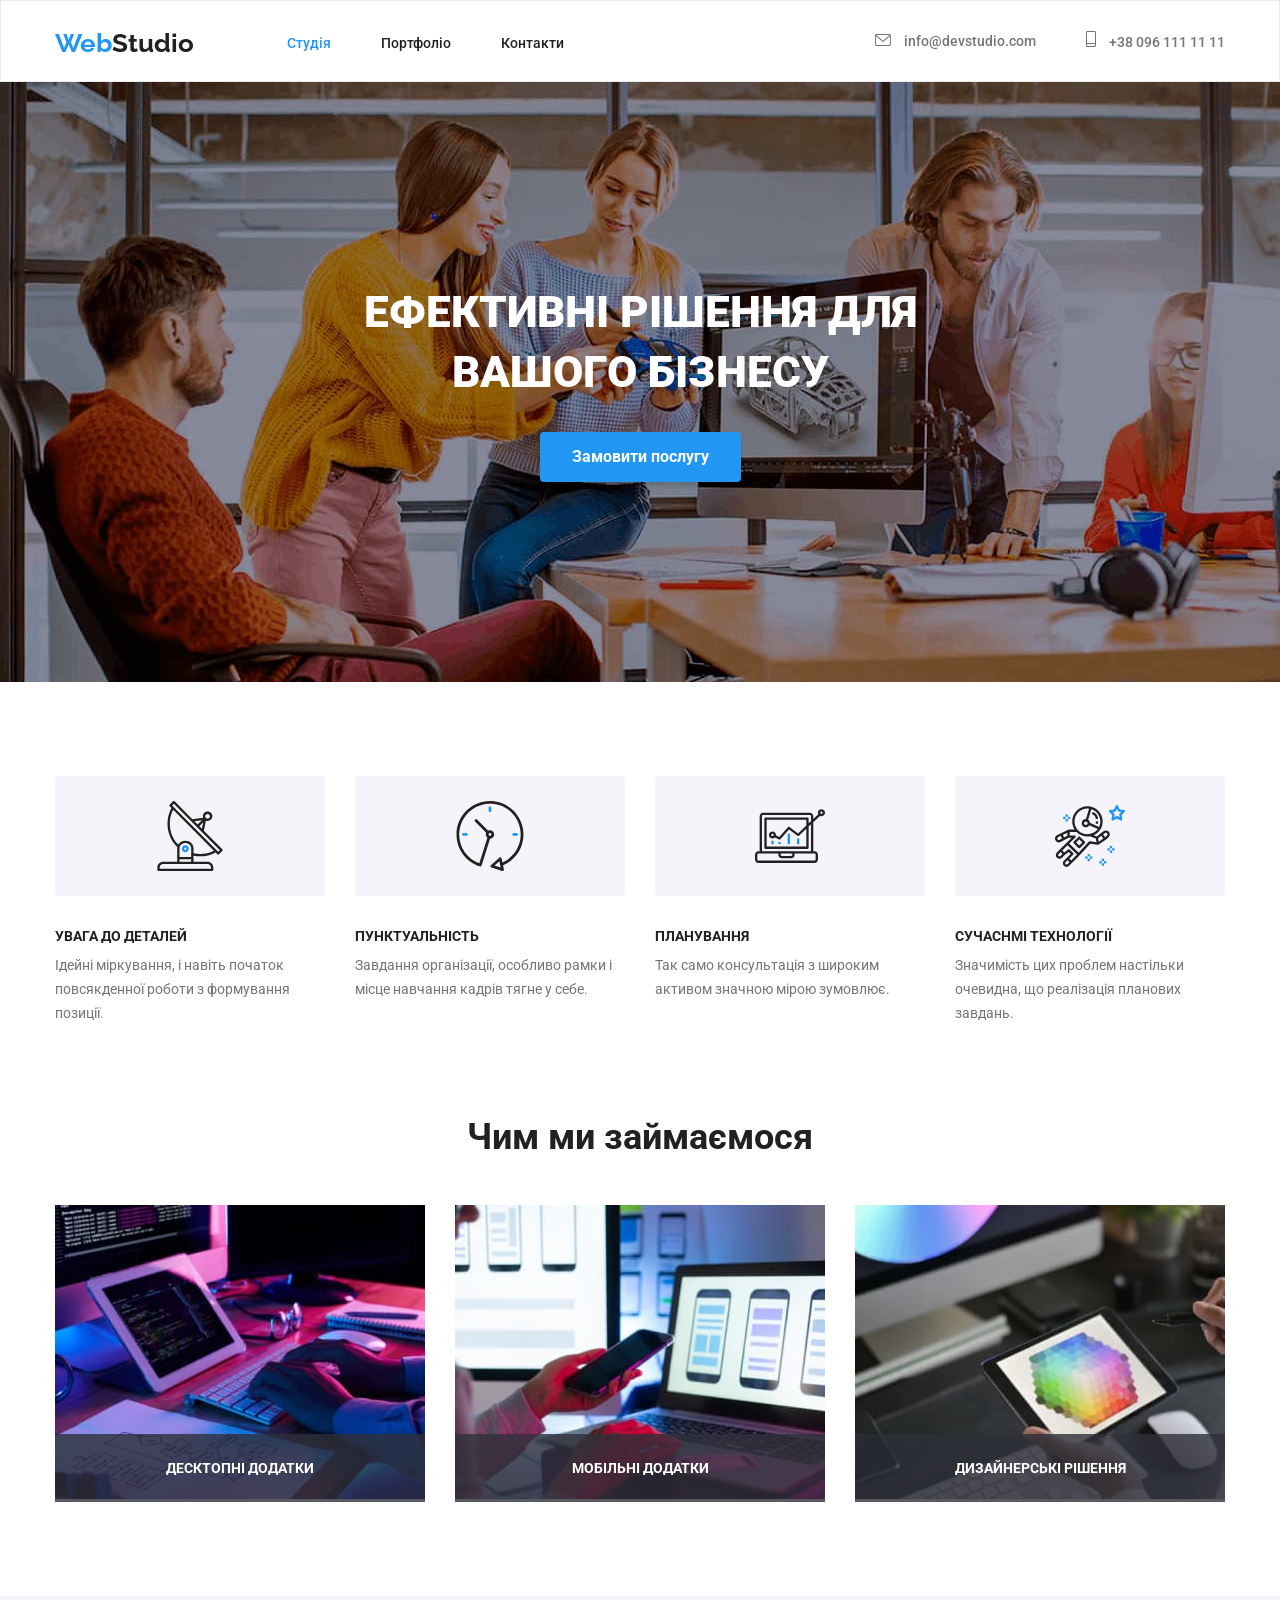
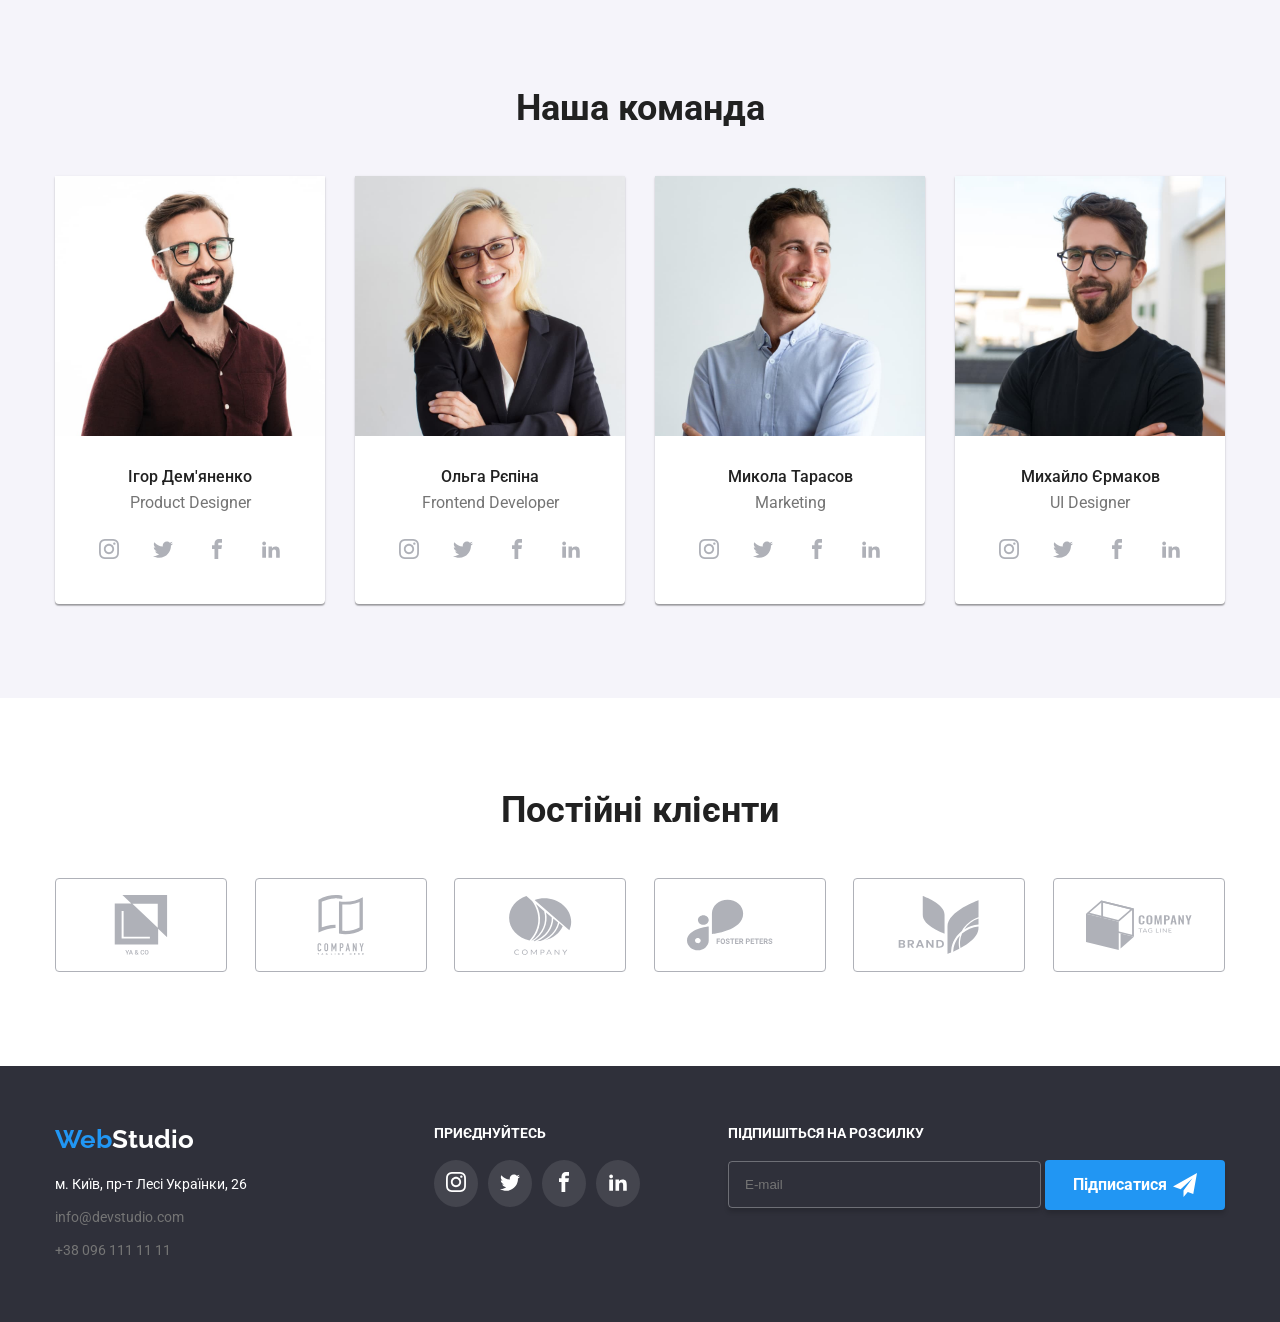
==== index.html @ 2c7675a8 "HW26 part 3" ====
<!DOCTYPE html>
<html lang="uk">
<head>
    <meta charset="UTF-8">
    <meta name="viewport" content="width=device-width, initial-scale=1.0">
    <title>WebStudio</title>
    <link rel="stylesheet" href="css/reset.css">
    <link rel="stylesheet" href="css/style.css">
</head>
<body>

    <!--header-->
    <header class="header">
        <div class="container header-container">
            <div class="header-wrap">
                <a class="header-logo" href="index.html">Web<span class="header-logo-span">Studio</span></a>
                <nav class="header-nav">
                    <ul class="header-nav-list">
                        <li class="header-item">
                            <a class="header-link active-site" href="index.html">Студія</a>
                        </li>
                        <li class="header-item">
                            <a class="header-link" href="portfolio.html">Портфоліо</a>
                        </li>
                        <li class="header-item">
                            <a class="header-link" href="#">Контакти</a>
                        </li>
                    </ul>
                </nav>
            </div>
            <ul class="header-address">
                <li class="header-item">
                    <a class="header-contact" href="mailto:info@devstudio.com">
                        <svg class="header-vector">
                            <use class="header-symbol" href="./images/index/symbol-defs.svg#icon-mail"></use>
                        </svg>
                        info@devstudio.com
                    </a>
                </li>
                <li class="header-item">
                    <a class="header-contact" href="tel:+380961111111">
                        <svg class="header-vector phone">
                            <use class="header-symbol" href="./images/index/symbol-defs.svg#icon-phone"></use>
                        </svg>
                        +38 096 111 11 11
                    </a>
                </li>
            </ul>
        </div>
    </header>

    <main class="main">
        
    <!--Шапка-->
        <section class="hero">
            <div class="container hero-container">
                <h1 class="hero-title">Ефективні рішення для<br>вашого бізнесу</h1>
                <button class="hero-button" data-modal-open>Замовити послугу</button>
                <div class="backdrop is-hidden" data-modal>
                    <div class="modal">
                        <button type="button" class="modal-close-button" data-modal-close>
                            <svg class="modal-vector">
                                <use class="modal-symbol" href="./images/symbol-defs.svg#icon-close"></use>
                            </svg>
                        </button>
                        <h1 class="modal-headline">Залиште свої дані, ми вам передзвонимо</h1>
                        <form class="modal-form">
                            <label class="modal-label">
                                <p class="modal-subject">Ім'я</p>
                                <input type="text" name="username" class="modal-input" required>
                            </label>
                            <label class="modal-label">
                                <p class="modal-subject">Телефон</p>
                                <input type="tel" name="tel" class="modal-input" required>
                            </label>
                            <label class="modal-label">
                                <p class="modal-subject">Пошта</p>
                                <input type="email" name="email" class="modal-input" required>
                            </label>
                            <label class="modal-label">
                                <p class="modal-subject">Коментар</p>
                                <textarea name="comment" placeholder="Введіть текст" rows="8" class="modal-comment" required></textarea>
                            </label>
                            <label class="modal-label">
                                <input type="checkbox" name="contract" class="modal-checkbox" required>
                                <p class="modal-contract">
                                    Погоджуюся з розсилкою та приймаю <a href="#" class="modal-link"> Умови договору</a>
                                </p>
                            </label>
                            <button type="submit" class="modal-submit-button">Відправити</button>
                        </form>
                    </div>
                </div>
            </div>
        </section>

        <!--Особливості-->
        <section class="special">
            <div class="container">
                <ul class="special-list">
                    <li class="special-item">
                        <svg class="special-vector">
                            <use class="special-symbol" href="./images/index/special/symbol-defs.svg#icon-antenna"></use>
                        </svg>
                        <h3 class="special-headline">УВАГА ДО ДЕТАЛЕЙ</h3>
                        <p class="special-desc">Ідейні міркування, і навіть початок повсякденної роботи з формування позиції.</p>
                    </li>
                    <li class="special-item">
                        <svg class="special-vector">
                            <use class="special-symbol" href="./images/index/special/symbol-defs.svg#icon-clock"></use>
                        </svg>
                        <h3 class="special-headline">ПУНКТУАЛЬНІСТЬ</h3>
                        <p class="special-desc">Завдання організації, особливо рамки і місце навчання кадрів тягне у себе.</p>
                    </li>
                    <li class="special-item">
                        <svg class="special-vector">
                            <use class="special-symbol" href="./images/index/special/symbol-defs.svg#icon-diagram"></use>
                        </svg>
                        <h3 class="special-headline">ПЛАНУВАННЯ</h3>
                        <p class="special-desc">Так само консультація з широким активом значною мірою зумовлює.</p>
                    </li>
                    <li class="special-item">
                        <svg class="special-vector">
                            <use class="special-symbol" href="./images/index/special/symbol-defs.svg#icon-astronaut"></use>
                        </svg>
                        <h3 class="special-headline">СУЧАСНМІ ТЕХНОЛОГІЇ</h3>
                        <p class="special-desc">Значимість цих проблем настільки очевидна, що реалізація планових завдань.</p>
                    </li>
                </ul>
            </div>
        </section>

        <!-- Заняття -->
        <section class="tasks">
            <div class="container">
                <h2 class="tasks-title">Чим ми займаємося</h2>
                <ul class="tasks-list">
                    <li class="tasks-item">
                        <img class="tasks-img" src="./images/index/tasks/program.jpg" alt="Program developing"/>
                        <p class="tasks-desc">Десктопні додатки</p>
                    </li>
                    <li class="tasks-item">
                        <img class="tasks-img" src="./images/index/tasks/mobile.jpg" alt="Mobile developing"/>
                        <p class="tasks-desc">Мобільні додатки</p>
                    </li>
                    <li class="tasks-item">
                        <img class="tasks-img" src="./images/index/tasks/design.jpg" alt="Design developing"/>
                        <p class="tasks-desc">Дизайнерські рішення</p>
                    </li>
                </ul>
            </div>
        </section>

        <!-- Команда -->
        <section class="team">
            <div class="container">
                <h2 class="team-title">Наша команда</h2>
                <ul class="team-list">
                    <li class="team-item">
                        <img class="team-img" src="./images/index/team/igor.jpg" alt="Our Product Designer"/>
                        <h3 class="team-name">Iгор Дем'яненко</h3>
                        <p class="team-desc">Product Designer</p>
                        <ul class="team-media-list">
                            <li class="team-media-item">
                                <a class="team-media-link" href="#">
                                    <svg class="team-media-vector">
                                        <use class="team-media-symbol" href="./images/index/symbol-defs.svg#icon-instagram"></use>
                                    </svg>
                                </a>
                            </li>
                            <li class="team-media-item">
                                <a class="team-media-link" href="#">
                                    <svg class="team-media-vector">
                                        <use class="team-media-symbol" href="./images/index/symbol-defs.svg#icon-twitter"></use>
                                    </svg>
                                </a>
                            </li>
                            <li class="team-media-item">
                                <a class="team-media-link" href="#">
                                    <svg class="team-media-vector">
                                        <use class="team-media-symbol" href="./images/index/symbol-defs.svg#icon-facebook"></use>
                                    </svg>
                                </a>
                            </li>
                            <li class="team-media-item">
                                <a class="team-media-link" href="#">
                                    <svg class="team-media-vector">
                                        <use class="team-media-symbol" href="./images/index/symbol-defs.svg#icon-linkedin2"></use>
                                    </svg>
                                </a>
                            </li>
                        </ul>
                    </li>
                     <li class="team-item">
                         <img class="team-img" src="./images/index/team/olga.jpg" alt="Our Frontend Developer"/>
                        <h3 class="team-name">Ольга Рєпіна</h3>
                        <p class="team-desc">Frontend Developer</p>
                        <ul class="team-media-list">
                            <li class="team-media-item">
                                <a class="team-media-link" href="#">
                                    <svg class="team-media-vector">
                                        <use class="team-media-symbol" href="./images/index/symbol-defs.svg#icon-instagram"></use>
                                    </svg>
                                </a>
                            </li>
                            <li class="team-media-item">
                                <a class="team-media-link" href="#">
                                    <svg class="team-media-vector">
                                        <use class="team-media-symbol" href="./images/index/symbol-defs.svg#icon-twitter"></use>
                                    </svg>
                                </a>
                            </li>
                            <li class="team-media-item">
                                <a class="team-media-link" href="#">
                                    <svg class="team-media-vector">
                                        <use class="team-media-symbol" href="./images/index/symbol-defs.svg#icon-facebook"></use>
                                    </svg>
                                </a>
                            </li>
                            <li class="team-media-item">
                                <a class="team-media-link" href="#">
                                    <svg class="team-media-vector">
                                        <use class="team-media-symbol" href="./images/index/symbol-defs.svg#icon-linkedin2"></use>
                                    </svg>
                                </a>
                            </li>
                        </ul>
                    </li>
                    <li class="team-item">
                        <img class="team-img" src="./images/index/team/mikola.jpg" alt="Our Marketing"/>
                        <h3 class="team-name">Микола Тарасов</h3>
                        <p class="team-desc">Marketing</p>
                        <ul class="team-media-list">
                            <li class="team-media-item">
                                <a class="team-media-link" href="#">
                                    <svg class="team-media-vector">
                                        <use class="team-media-symbol" href="./images/index/symbol-defs.svg#icon-instagram"></use>
                                    </svg>
                                </a>
                            </li>
                            <li class="team-media-item">
                                <a class="team-media-link" href="#">
                                    <svg class="team-media-vector">
                                        <use class="team-media-symbol" href="./images/index/symbol-defs.svg#icon-twitter"></use>
                                    </svg>
                                </a>
                            </li>
                            <li class="team-media-item">
                                <a class="team-media-link" href="#">
                                    <svg class="team-media-vector">
                                        <use class="team-media-symbol" href="./images/index/symbol-defs.svg#icon-facebook"></use>
                                    </svg>
                                </a>
                            </li>
                            <li class="team-media-item">
                                <a class="team-media-link" href="#">
                                    <svg class="team-media-vector">
                                        <use class="team-media-symbol" href="./images/index/symbol-defs.svg#icon-linkedin2"></use>
                                    </svg>
                                </a>
                            </li>
                        </ul>
                    </li>
                    <li class="team-item">
                            <img class="team-img" src="./images/index/team/mihaylo.jpg" alt="Our UI Designer"/>
                        <h3 class="team-name">Михайло Єрмаков</h3>
                        <p class="team-desc">UI Designer</p>
                        <ul class="team-media-list">
                            <li class="team-media-item">
                                <a class="team-media-link" href="#">
                                    <svg class="team-media-vector">
                                        <use class="team-media-symbol" href="./images/index/symbol-defs.svg#icon-instagram"></use>
                                    </svg>
                                </a>
                            </li>
                            <li class="team-media-item">
                                <a class="team-media-link" href="#">
                                    <svg class="team-media-vector">
                                        <use class="team-media-symbol" href="./images/index/symbol-defs.svg#icon-twitter"></use>
                                    </svg>
                                </a>
                            </li>
                            <li class="team-media-item">
                                <a class="team-media-link" href="#">
                                    <svg class="team-media-vector">
                                        <use class="team-media-symbol" href="./images/index/symbol-defs.svg#icon-facebook"></use>
                                    </svg>
                                </a>
                            </li>
                            <li class="team-media-item">
                                <a class="team-media-link" href="#">
                                    <svg class="team-media-vector">
                                        <use class="team-media-symbol" href="./images/index/symbol-defs.svg#icon-linkedin2"></use>
                                    </svg>
                                </a>
                            </li>
                        </ul>
                    </li>
                </ul>
            </div>
        </section>

        <!--clients-->
        <section class="clients">
            <div class="container clients-container">
                <h2 class="clients-title">Постійні клієнти</h2>
                <div class="clients-wrap">
                    <svg class="clients-vector">
                        <use class="clients-symbol" href="./images/index/symbol-defs.svg#icon-vaco"></use>
                    </svg>
                    <svg class="clients-vector">
                        <use class="clients-symbol" href="./images/index/symbol-defs.svg#icon-company"></use>
                    </svg>
                    <svg class="clients-vector">
                        <use class="clients-symbol" href="./images/index/symbol-defs.svg#icon-company1"></use>
                    </svg>
                    <svg class="clients-vector">
                        <use class="clients-symbol" href="./images/index/symbol-defs.svg#icon-foster"></use>
                    </svg>
                    <svg class="clients-vector">
                        <use class="clients-symbol" href="./images/index/symbol-defs.svg#icon-brand"></use>
                    </svg>
                    <svg class="clients-vector">
                        <use class="clients-symbol" href="./images/index/symbol-defs.svg#icon-company2"></use>
                    </svg>
                </div>
            </div>
        </section>
    </main>

    <!--Підвал-->
    <footer class="footer">
        <div class="container footer-container">
            <div class="footer-wrap">
                <div class="footer-content">
                    <a class="footer-content-logo" href="index.html">Web<span class="footer-content-logo-span">Studio</span></a>
                    <address class="footer-content-address">
                        <ul class="footer-content-list">
                            <li class="footer-content-item">
                                <a class="footer-content-street">м. Київ, пр-т Лесі Українки, 26</a>
                            </li>
                            <li class="footer-item">
                                <a class="footer-content-contact" href="mailto:info@devstudio.com">info@devstudio.com</a>
                            </li>
                            <li class="footer-item">
                                <a class="footer-content-contact" href="tel:+380961111111">+38 096 111 11 11</a>
                            </li>
                        </ul>
                    </address>
                </div>
                <div class="footer-media">
                    <h3 class="footer-media-title">приєднуйтесь</h3>
                    <ul class="footer-media-list">
                        <li class="footer-media-item">
                            <a class="footer-media-link" href="#">
                                <svg class="footer-media-vector">
                                    <use class="footer-media-symbol" href="./images/index/symbol-defs.svg#icon-instagram"></use>
                                </svg>
                            </a>
                        </li>
                        <li class="footer-media-item">
                            <a class="footer-media-link" href="#">
                                <svg class="footer-media-vector">
                                    <use class="footer-media-symbol" href="./images/index/symbol-defs.svg#icon-twitter"></use>
                                </svg>
                            </a>
                        </li>
                        <li class="footer-media-item">
                            <a class="footer-media-link" href="#">
                                <svg class="footer-media-vector">
                                    <use class="footer-media-symbol" href="./images/index/symbol-defs.svg#icon-facebook"></use>
                                </svg>
                            </a>
                        </li>
                        <li class="footer-media-item">
                            <a class="footer-media-link" href="#">
                                <svg class="footer-media-vector">
                                    <use class="footer-media-symbol" href="./images/index/symbol-defs.svg#icon-linkedin2"></use>
                                </svg>
                            </a>
                        </li>
                    </ul>
                </div>
            </div>
            <div class="footer-subscribe">
                <h3 class="footer-subscribe-title">Підпишіться на розсилку</h3>
                <form class="footer-subscribe-form">
                    <label class="footer-subscribe-label">
                        <input type="email" name="email" class="footer-subscribe-input" required placeholder="E-mail">
                    </label>
                    <button type="submit" class="footer-subscribe-button">
                        Підписатися
                        <svg class="footer-subscribe-vector">
                            <use class="footer-subscribe-symbol" href="./images/symbol-defs.svg#icon-send"></use>
                        </svg>
                    </button>
                </form>
            </div>
        </div>
    </footer>

    <script src="./js/modal.js"></script>
</body>
</html>
---- css/style.css ----
@import url('https://fonts.googleapis.com/css2?family=Roboto:ital,wght@0,100..900;1,100..900&display=swap');
@import url('https://fonts.googleapis.com/css2?family=Raleway:ital,wght@0,100..900;1,100..900&display=swap');
:root{
    --footer-bg-color: rgba(47, 48, 58, 1);
    --hero-bg-color: #c4c4c4;
    --button-color: #212121;
    --title-color: #212121;
    --button-bg-color: #F5F4FA;
    --button-active-color: #F5F4FA;
    --button-active-bg-color: #2196F3;
    --active-color: #2196f3;
    --contact-text-color: #757575;
    --team-bg-color: #F5F4FA;
    --team-item-bg-color: white;
    --hero-title-color: white;
    --address-color: white;
    --header-bg-color: white;
    --header-border: #ECECEC;
    --text-color: #757575;
    --link-active-color: #2196F3;
    --media-color: #AFB1B8;
    --clients-color: #AFB1B8;
    --media-second-color: #fff;
    --media-bg-color: #FFFFFF1A;
    --modal-close-color: #000;
    --main-font: "Roboto", serif;
    --logo-font: "Raleway", serif;
}

.active-button {
    color: var(--button-active-color);
    background-color: var(--button-active-bg-color);
}
.container {
    width: 1170px;
    margin: 0 auto;
    padding: 0 15px;
}

/*header*/
header {
    border: 1px var(--header-border) solid;
    padding: 24px 0 25px;
}
.header-container {
    display: flex;
    justify-content: space-between;
    align-items: end;
}
.header-wrap {
    gap: 93px;
    display: flex;
    flex-direction: row;
    align-items: center;
}
.header-logo {
    color: var(--active-color);
    font-family: var(--logo-font);
    font-weight: 700;
    font-size: 26px;
    letter-spacing: 3%;
}
.header-logo-span {
    color: var(--title-color);
}
.header-nav-list {
    gap: 50px;
    display: flex;
}
.header-link {
    color: var(--button-color);
    font-family: var(--main-font);
    font-weight: 500;
    font-size: 14px;
    letter-spacing: 2%;
}
.active-site {
    color: var(--active-color);
}
.header-link:hover {
    color: var(--link-active-color);
}
.header-address {
    height: 31px;
    gap: 50px;
    display: flex;
    justify-content: center;
    flex-direction: row;
    align-items: center;
}
.header-contact {
    color: var(--contact-text-color);
    fill: var(--contact-text-color);
    font-family: var(--main-font);
    font-weight: 500;
    font-size: 14px;
    letter-spacing: 2%;
}
.header-contact:hover {
    color: var(--link-active-color);
    fill: var(--link-active-color);
}
.header-vector {
    width: 16px;
    height: 12px;
    margin-right: 10px;
}
.phone {
    width: 10px;
    height: 16px;
}

/*hero*/
.hero {
    background-image: linear-gradient(top to bottom, #2F303A66, #2F303A66);
    background-image: url(../images/index/hero/teamwork.jpg);
    background-color: var(--hero-bg-color);
    background-repeat: no-repeat;
    background-size: cover;
    padding: 200px 0;
}
.hero-container {
    display: block;
    text-align: center;
    flex-direction: column;
}
.hero-title {
    color: var(--hero-title-color);
    font-family: var(--main-font);
    font-weight: 900;
    font-size: 44px;
    line-height: 60px;
    letter-spacing: 6%;
    text-transform: uppercase;
}
.hero-button {
    box-shadow: 0px 4px 4px 0px #00000026;
    background-color: var(--button-active-bg-color);
    color: var(--hero-title-color);
    font-family: var(--main-font);
    padding: 10px 32px;
    border-radius: 4px;
    font-weight: 700;
    font-size: 16px;
    line-height: 30px;
    letter-spacing: 6%;
    margin-top: 30px;
    cursor: pointer;
}
.backdrop {
  position: fixed;
  top: 0;
  left: 0;
  width: 100%;
  height: 100%;
  background-color: rgba(0, 0, 0, 0.5);
  opacity: 1;
}

.backdrop.is-hidden {
  opacity: 0;
  pointer-events: none;
}

.no-scroll {
  overflow: hidden;
}
/*modal*/
.modal {
  background-color: var(--header-bg-color);
  top: 50%;
  left: 50%;
  box-sizing: border-box;
  min-width: 528px;
  min-height: 581px;
  padding: 40px;
  border-radius: 4px;
  transform: translate(-50%, -50%);
  position: absolute;
  box-shadow: 
  0px 2px 1px 0px #00000033,
  0px 1px 1px 0px #00000024,
  0px 1px 3px 0px #0000001F;

}
.modal-close-button {
    position: absolute;
    top: 8px;
    right: 8px;
    background-color: white;
    border-radius: 100%;
    cursor: pointer;
}
.modal-vector {
    fill: var(--modal-close-color);
    outline: 1px solid var(--clients-color);
    padding: 9px;
    border-radius: 100%;
    width: 13px;
    height: 13px;
}
.modal-close-button:hover .modal-vector {
    fill: var(--active-color);
}
.modal-headline {
    font-family: var(--main-font);
    color: var(--title-color);
    font-weight: 700;
    font-size: 20px;
    line-height: 100%;
    letter-spacing: 3%;
    text-align: center;
}
.modal-form {
    display: flex;
    flex-direction: column;
    padding-top: 12px;
}
.modal-label {
    margin-bottom: 10px;
}
.modal-subject {
    font-family: var(--main-font);
    color: var(--contact-text-color);
    text-align: start;
    font-weight: 400;
    font-size: 12px;
    line-height: 100%;
    letter-spacing: 1%;
    margin-bottom: 4px;
}
.modal-input {
    border: 1px solid #21212133;
    font-family: var(--main-font);
    border-radius: 4px;
    width: 100%;
    font-weight: 400;
    font-size: 12px;
    line-height: 100%;
    letter-spacing: 1%;
    padding: 11px 0 11px 42px;
    box-sizing: border-box;
}
.modal-input:focus {
    border-color: var(--active-color);
}
.modal-comment {
    font-family: var(--main-font);
    border: 1px solid #21212133;
    border-radius: 4px;
    font-weight: 400;
    font-size: 12px;
    line-height: 100%;
    letter-spacing: 1%;
    padding: 12px 16px;
    width: 100%;
    resize: none;
    box-sizing: border-box;
}
.modal-comment:focus {
    border-color: var(--active-color);
}
.modal-checkbox {
    accent-color: var(--active-color);
    border: 3px solid var(--title-color);
    border-radius: 2px;
    background-color: var(--title-color);
    margin-top: 10px;
}
.modal-contract {
    font-family: var(--main-font);
    color: var(--contact-text-color);
    font-weight: 400;
    font-size: 14px;
    line-height: 24px;
    letter-spacing: 3%;
    display: contents;
}
.modal-link {
    text-decoration: underline;
    color: var(--link-active-color);
}
.modal-submit-button {
    background-color: var(--active-color);
    font-family: var(--main-font);
    color: var(--hero-title-color);
    font-weight: 700;
    font-size: 16px;
    line-height: 30px;
    letter-spacing: 6%;
    border-radius: 4px;
    padding: 10px 52px;
    box-shadow: 0px 4px 4px 0px #00000026;
    margin: 20px auto auto;
    text-align: center;
    vertical-align: middle;
    cursor: pointer;
}

/*special*/
.special {
    padding: 94px 0;
}
.special-list {
    display: flex;
    gap: 30px;
    flex-direction: row;
}
.special-vector {
    background-color: var(--team-bg-color);
    width: 70px;
    height: 70px;
    flex-shrink: 0;
    padding: 25px 100px;
    border-radius: 4px;
    margin-bottom: 30px;
}
.special-headline {
    font-family: var(--main-font);
    color: var(--title-color);
    font-weight: 700;
    font-size: 14px;
    letter-spacing: 3%;
    margin-bottom: 10px;
    text-align: left;
    text-transform: uppercase;
}
.special-desc {
    font-family: var(--main-font);
    color: var(--text-color);
    font-size: 14px;
    line-height: 24px;
    letter-spacing: 3%;
}

/*tasks*/
.tasks {
    display: block;
    padding-bottom: 94px;
}
.tasks-title {
    font-family: var(--main-font);
    color: var(--title-color);
    font-weight: 700;
    font-size: 36px;
    letter-spacing: 3%;
    margin-bottom: 50px;
    text-align: center;
}
.tasks-list {
    display: flex;
    gap: 30px;
    flex-direction: row;
}
.tasks-item  {
    position: relative;
}
.tasks-desc {
    font-family: var(--main-font);
    color: var(--hero-title-color);
    background-color: #2F303ACC;
    font-weight: 700;
    font-size: 14px;
    line-height: 100%;
    letter-spacing: 3%;
    text-align: center;
    text-transform: uppercase;

    position: absolute;
    bottom: 0;
    width: 100%;
    padding: 27px 0;
}

/*team*/
.team {
    background-color: var(--team-bg-color);
    padding: 94px 0 94px;
}
.team-title {
    font-family: var(--main-font);
    font-weight: 700;
    font-size: 36px;
    letter-spacing: 3%;
    margin-bottom: 50px;
    text-align: center;
    color: var(--title-color);
}
.team-list {
    display: flex;
    flex-direction: row;
    gap: 30px;
}
.team-item {
    box-shadow:
    0px 2px 1px 0px #00000033,
    0px 1px 1px 0px #00000024,
    0px 1px 3px 0px #0000001F;
    background-color: var(--team-item-bg-color);
    border-bottom-right-radius: 4px;
    border-bottom-left-radius: 4px;
}
.team-img {
    max-width: 270px;
    max-height: 260px;
}
.team-name {
    color: var(--title-color);
    font-family: var(--main-font);
    font-weight: 500;
    font-size: 16px;
    letter-spacing: 3%;
    margin-top: 30px;
    text-align: center;
}
.team-desc {
    color: var(--text-color);  
    font-family: var(--main-font);
    font-size: 16px;
    letter-spacing: 3%;
    margin-top: 10px;
    text-align: center;
}
.team-media-list {
    margin: 16px 32px 30px;
    display: flex;
    justify-content: space-between;
    flex-direction: row;
}
.team-media-link {
    padding: 12px;
    border-radius: 100%;
    display: block;
}
.team-media-link:hover {
    background-color: var(--active-color);
}
.team-media-vector {
    fill: var(--media-color);
    width: 20px;
    height: 20px;
}
.team-media-link:hover .team-media-vector {
    fill: var(--media-second-color);
}

/* clients */
.clients {
    padding: 94px 0;
}
.clients-wrap {
    display: flex;
    justify-content: space-between;
    flex-direction: row;
}
.clients-title {
    font-family: var(--main-font);
    color: var(--title-color);
    font-weight: 700;
    font-size: 36px;
    letter-spacing: 3%;
    margin-bottom: 50px;
    text-align: center;
}
.clients-vector {
    width: 106px;
    height: 60px;
    padding: 16px 32px;
    fill: var(--clients-color);
    border: 1px solid var(--clients-color);
    border-radius: 4px;
}
.clients-vector:hover {
    fill: var(--active-color);
    border: 1px solid var(--active-color);
    cursor: pointer;
}

/*projekts*/
.projekts {
    padding: 94px 0;
}
.projekts-filter-list {
    gap: 8px;
    display: flex;
    flex-direction: row;
    justify-content: center;
    margin-bottom: 50px;
}
.projekts-filter-item :first-child .projekts-button {
    padding: 6px 25px;
}
.projekts-button {
    font-family: var(--main-font);
    font-weight: 500;
    font-size: 16px;
    line-height: 26px;
    letter-spacing: 3%;
    text-align: center;
    border-radius: 4px;
    padding: 6px 22px;
}
.projekts-button:hover {
    box-shadow:
    0px 2px 2px 0px #0000001F,
    0px 1px 2px 0px #00000014,
    0px 3px 1px 0px #0000001A;
    background-color: var(--button-active-bg-color);
    color: var(--button-active-color);
    cursor: pointer;
}
.projekts-list {
    display: flex;
    flex-wrap: wrap;
    align-content: center;
    gap: 30px;
}
.projekts-item {
    box-sizing: border-box;
    flex-basis: calc((100% - 60px) / 3);
    border: 1px solid #EEEEEE;
}
.projekts-item:hover {
    box-shadow:
    1px 4px 6px 0px #00000029,
    0px 4px 4px 0px #0000000F,
    0px 1px 1px 0px #0000001F;
}
.projekts-img {
    max-width: 100%;
    display: block;
}
.projekts-wrap {
    padding: 20px 24px;
}
.projekts-subtitle {
    color: var(--title-color);
    font-family: var(--main-font);
    font-weight: 700;
    font-size: 18px;
    line-height: 36px;
    letter-spacing: 6%;
    margin-bottom: 4px;
}
.projekts-filter {
    color: var(--contact-text-color);
    font-family: var(--main-font);
    font-weight: 400;
    font-size: 16px;
    line-height: 30px;
    letter-spacing: 6%;
}

/*footer*/
footer {
    background-color: var(--footer-bg-color);
    padding: 60px 0;
}
.footer-container {
    display: flex;
    justify-content: space-between;
}
.footer-wrap {
    display: flex;
    justify-content: space-between;
    width: 50%;
}
.footer-content-logo {
    color: var(--link-active-color);
    font-family: var(--logo-font);
    font-weight: 700;
    font-size: 26px;
    letter-spacing: 3%;
}
.footer-content-logo-span {
    color: var(--hero-title-color);
}
.footer-content-item {
    color: var(--hero-title-color);
}
.footer-content-street {
    color: var(--address-color);
    font-family: var(--main-font);
    font-size: 14px;
    line-height: 24px;
    letter-spacing: 3%;
    margin-top: 20px;
    display: inline-block;
}
.footer-content-contact {
    color: var(--contact-text-color);
    font-family: var(--main-font);
    font-size: 14px;
    line-height: 24px;
    letter-spacing: 3%;
    margin-top: 9px;
    display: inline-block;
}
.footer-content-contact:active{
    color: var(--link-active-color);
}

.footer-media-title {
    font-family: var(--main-font);
    color: var(--address-color);
    font-weight: 700;
    font-size: 14px;
    line-height: 100%;
    letter-spacing: 3%;
    margin-bottom: 20px;
    text-transform: uppercase;
}
.footer-media-list {
    display: flex;
    gap: 10px;
}
.footer-media-link {
    padding: 12px;
    border-radius: 100%;
    display: block;
    background: #FFFFFF1A;
}
.footer-media-link:hover {
    background-color: var(--active-color);
}
.footer-media-vector {
    fill: var(--media-second-color);
    width: 20px;
    height: 20px;
}
.footer-subscribe {
    text-align: start;
}
.footer-subscribe-title {
    font-family: var(--main-font);
    color: var(--hero-title-color);
    font-weight: 700;
    padding-bottom: 20px;
    font-size: 14px;
    line-height: 100%;
    letter-spacing: 3%;
    text-transform: uppercase;
}
.footer-subscribe-input {
    background-color: #2196F300;
    border-radius: 4px;
    padding: 15px 16px;
    width: 279px;
    border: 1px solid #FFFFFF4D;
    box-shadow: 0px 4px 4px 0px #00000026;
}
.footer-subscribe-button {
    background-color: var(--active-color);
    box-shadow: 0px 4px 4px 0px #00000026;
    font-family: var(--main-font);
    color: var(--media-second-color);
    padding: 10px 58px 10px 28px;
    border-radius: 4px;
    font-weight: 700;
    font-size: 16px;
    line-height: 30px;
    letter-spacing: 6%;
    position: relative;
    text-align: center;
    cursor: pointer;
    vertical-align: middle;
}
.footer-subscribe-vector {
    fill: var(--header-bg-color);
    width: 24px;
    height: 24px;
    top: 13px;
    right: 28px;
    flex-shrink: none;
    position: absolute;
}
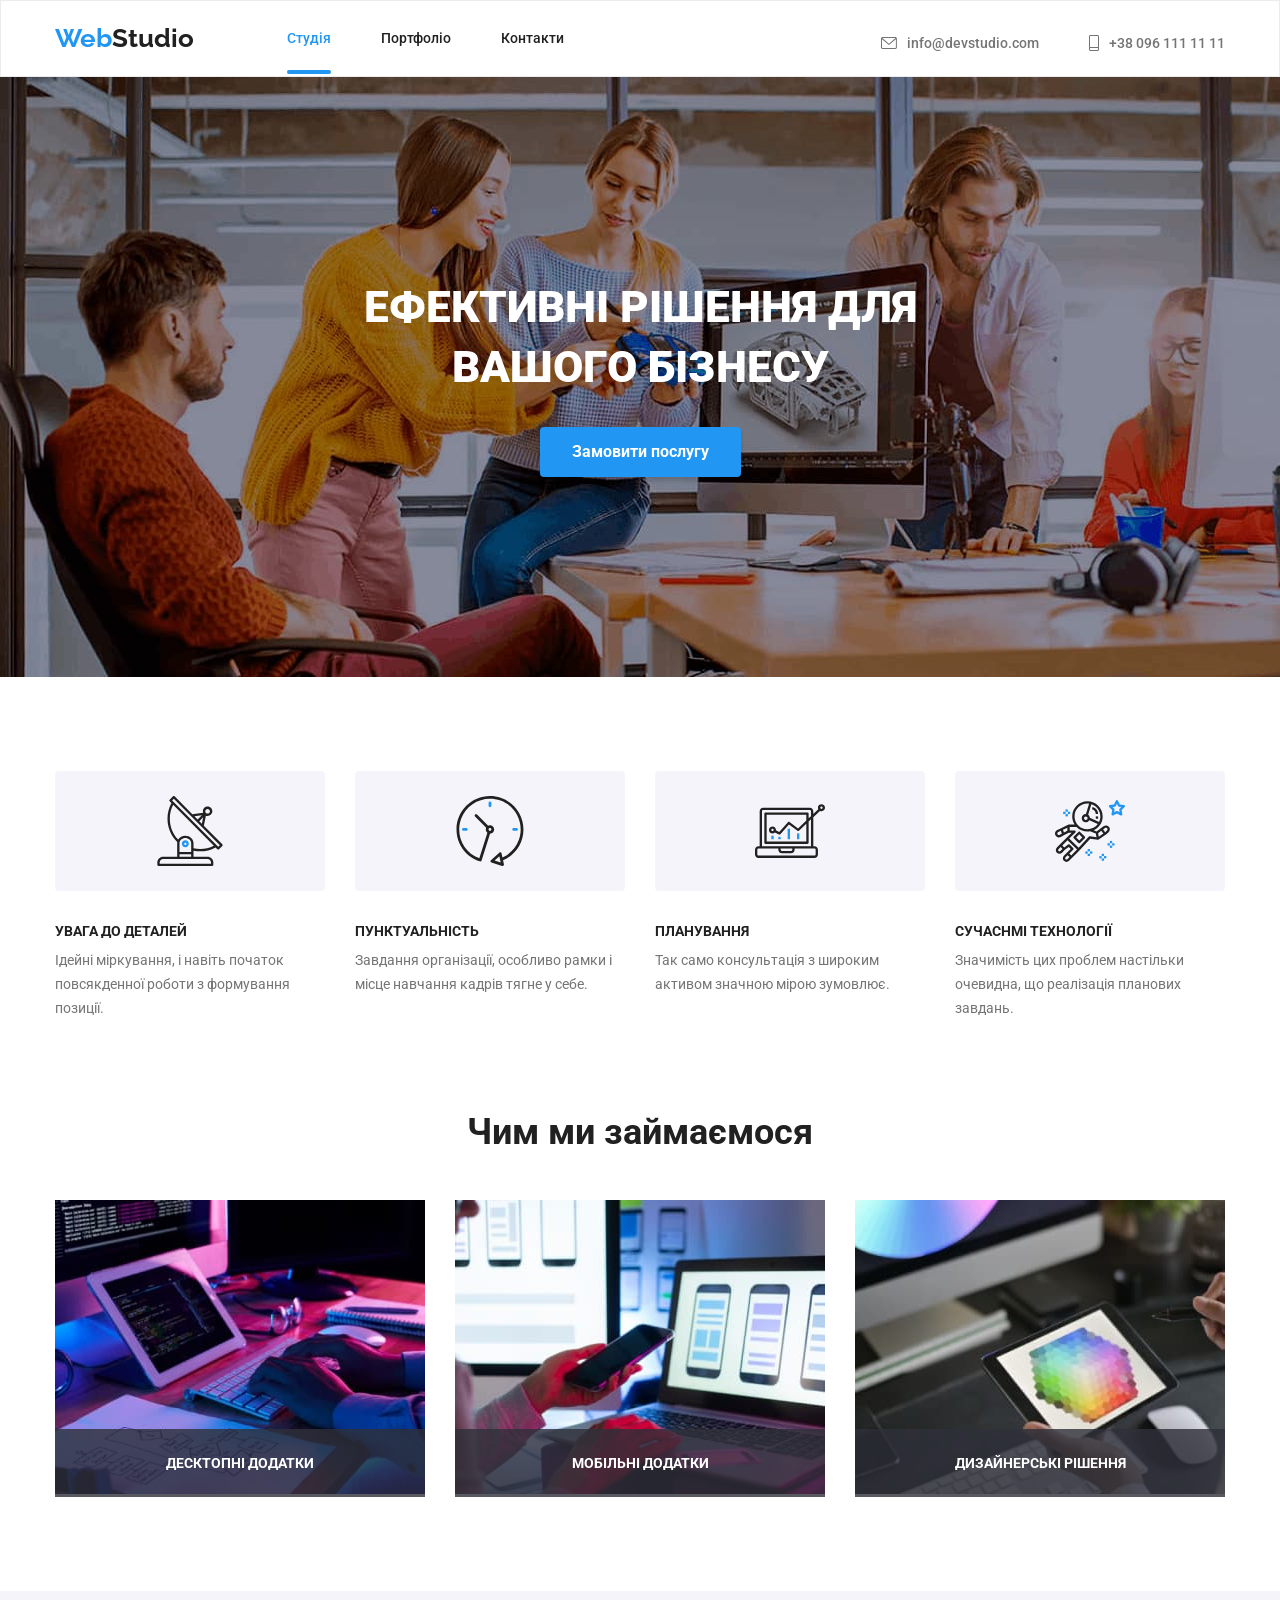
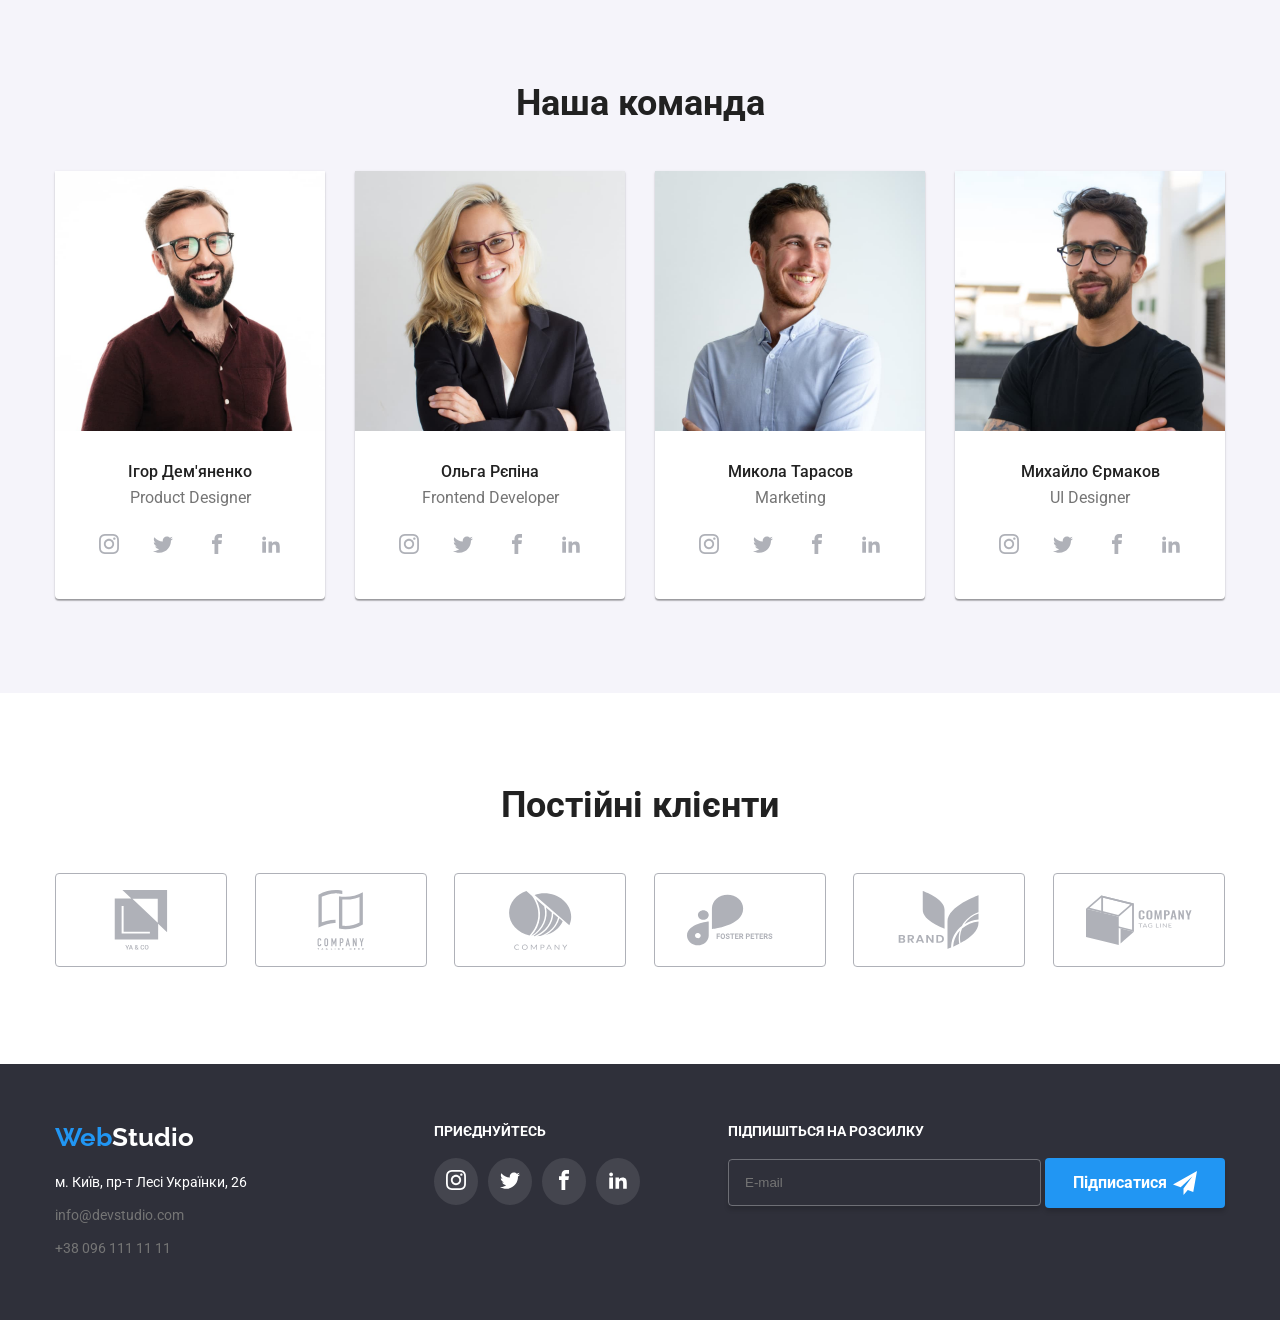
==== commit 4cc3ddaa: "HW24 done" ====
--- a/index.html
+++ b/index.html
@@ -304,26 +304,50 @@
         <section class="clients">
             <div class="container clients-container">
                 <h2 class="clients-title">Постійні клієнти</h2>
-                <div class="clients-wrap">
-                    <svg class="clients-vector">
-                        <use class="clients-symbol" href="./images/index/symbol-defs.svg#icon-vaco"></use>
-                    </svg>
-                    <svg class="clients-vector">
-                        <use class="clients-symbol" href="./images/index/symbol-defs.svg#icon-company"></use>
-                    </svg>
-                    <svg class="clients-vector">
-                        <use class="clients-symbol" href="./images/index/symbol-defs.svg#icon-company1"></use>
-                    </svg>
-                    <svg class="clients-vector">
-                        <use class="clients-symbol" href="./images/index/symbol-defs.svg#icon-foster"></use>
-                    </svg>
-                    <svg class="clients-vector">
-                        <use class="clients-symbol" href="./images/index/symbol-defs.svg#icon-brand"></use>
-                    </svg>
-                    <svg class="clients-vector">
-                        <use class="clients-symbol" href="./images/index/symbol-defs.svg#icon-company2"></use>
-                    </svg>
-                </div>
+                <ul class="clients-list">
+                    <li class="clients-item">
+                        <a class="clients-link" href="#">
+                            <svg class="clients-vector">
+                                <use class="clients-symbol" href="./images/index/symbol-defs.svg#icon-vaco"></use>
+                            </svg>
+                        </a>
+                    </li>
+                    <li class="clients-item">
+                        <a class="clients-link" href="#">
+                            <svg class="clients-vector">
+                                <use class="clients-symbol" href="./images/index/symbol-defs.svg#icon-company"></use>
+                            </svg>
+                        </a>
+                    </li>
+                    <li class="clients-item">
+                        <a class="clients-link" href="#">
+                            <svg class="clients-vector">
+                                <use class="clients-symbol" href="./images/index/symbol-defs.svg#icon-company1"></use>
+                            </svg>
+                        </a>
+                    </li>
+                    <li class="clients-item">
+                        <a class="clients-link" href="#">
+                            <svg class="clients-vector">
+                                <use class="clients-symbol" href="./images/index/symbol-defs.svg#icon-foster"></use>
+                            </svg>
+                        </a>
+                    </li>
+                    <li class="clients-item">
+                        <a class="clients-link" href="#">
+                            <svg class="clients-vector">
+                                <use class="clients-symbol" href="./images/index/symbol-defs.svg#icon-brand"></use>
+                            </svg>
+                        </a>
+                    </li>
+                    <li class="clients-item">
+                        <a class="clients-link" href="#">
+                            <svg class="clients-vector">
+                                <use class="clients-symbol" href="./images/index/symbol-defs.svg#icon-company2"></use>
+                            </svg>
+                        </a>
+                    </li>
+                </ul>
             </div>
         </section>
     </main>
--- a/css/style.css
+++ b/css/style.css
@@ -76,12 +76,22 @@
 }
 .active-site {
     color: var(--active-color);
+    position: relative;
+}
+.active-site::after {
+    content: "";
+    display: block;
+    position: absolute;
+    top: 40px;
+    width: 100%;
+    height: 4px;
+    border-radius: 2px;
+    background-color: var(--active-color);
 }
 .header-link:hover {
     color: var(--link-active-color);
 }
 .header-address {
-    height: 31px;
     gap: 50px;
     display: flex;
     justify-content: center;
@@ -90,17 +100,19 @@
 }
 .header-contact {
     color: var(--contact-text-color);
-    fill: var(--contact-text-color);
     font-family: var(--main-font);
     font-weight: 500;
     font-size: 14px;
     letter-spacing: 2%;
+    display: flex;
+    align-items: center;
 }
 .header-contact:hover {
     color: var(--link-active-color);
     fill: var(--link-active-color);
 }
 .header-vector {
+    fill: var(--contact-text-color);
     width: 16px;
     height: 12px;
     margin-right: 10px;
@@ -448,19 +460,19 @@
 .clients {
     padding: 94px 0;
 }
-.clients-wrap {
+.clients-title {
+    font-family: var(--main-font);
+    color: var(--title-color);
+    font-weight: 700;
+    font-size: 36px;
+    letter-spacing: 3%;
+    margin-bottom: 50px;
+    text-align: center;
+}
+.clients-list {
     display: flex;
     justify-content: space-between;
     flex-direction: row;
-}
-.clients-title {
-    font-family: var(--main-font);
-    color: var(--title-color);
-    font-weight: 700;
-    font-size: 36px;
-    letter-spacing: 3%;
-    margin-bottom: 50px;
-    text-align: center;
 }
 .clients-vector {
     width: 106px;
@@ -473,7 +485,6 @@
 .clients-vector:hover {
     fill: var(--active-color);
     border: 1px solid var(--active-color);
-    cursor: pointer;
 }
 
 /*projekts*/
@@ -526,9 +537,44 @@
     0px 4px 4px 0px #0000000F,
     0px 1px 1px 0px #0000001F;
 }
+.projekts-overlay {
+    display: flex;
+    justify-content: center;
+    align-items: center;
+    position: relative;
+}
+.projekts-overlay::before {
+    content: "";
+    opacity: 0;
+    top: 0;
+    left: 0;
+    width: 100%;
+    height: 100%;
+    background-color: #2196F3E5;
+    display: block;
+    position: absolute;
+}
+.projekts-item:hover .projekts-overlay::before, .projekts-item:hover .projekts-overlay .projekts-desc {
+    opacity: 1;
+}
+.projekts-desc {
+    font-family: var(--main-font);
+    color: var(--hero-title-color);
+    font-weight: 400;
+    font-size: 18px;
+    line-height: 28px;
+    letter-spacing: 3%;
+    top: 63px;
+    left: 24px;
+    right: 24px;
+    bottom: 63px;
+    opacity: 0;
+    position: absolute;
+}
 .projekts-img {
     max-width: 100%;
     display: block;
+    overflow: hidden;
 }
 .projekts-wrap {
     padding: 20px 24px;
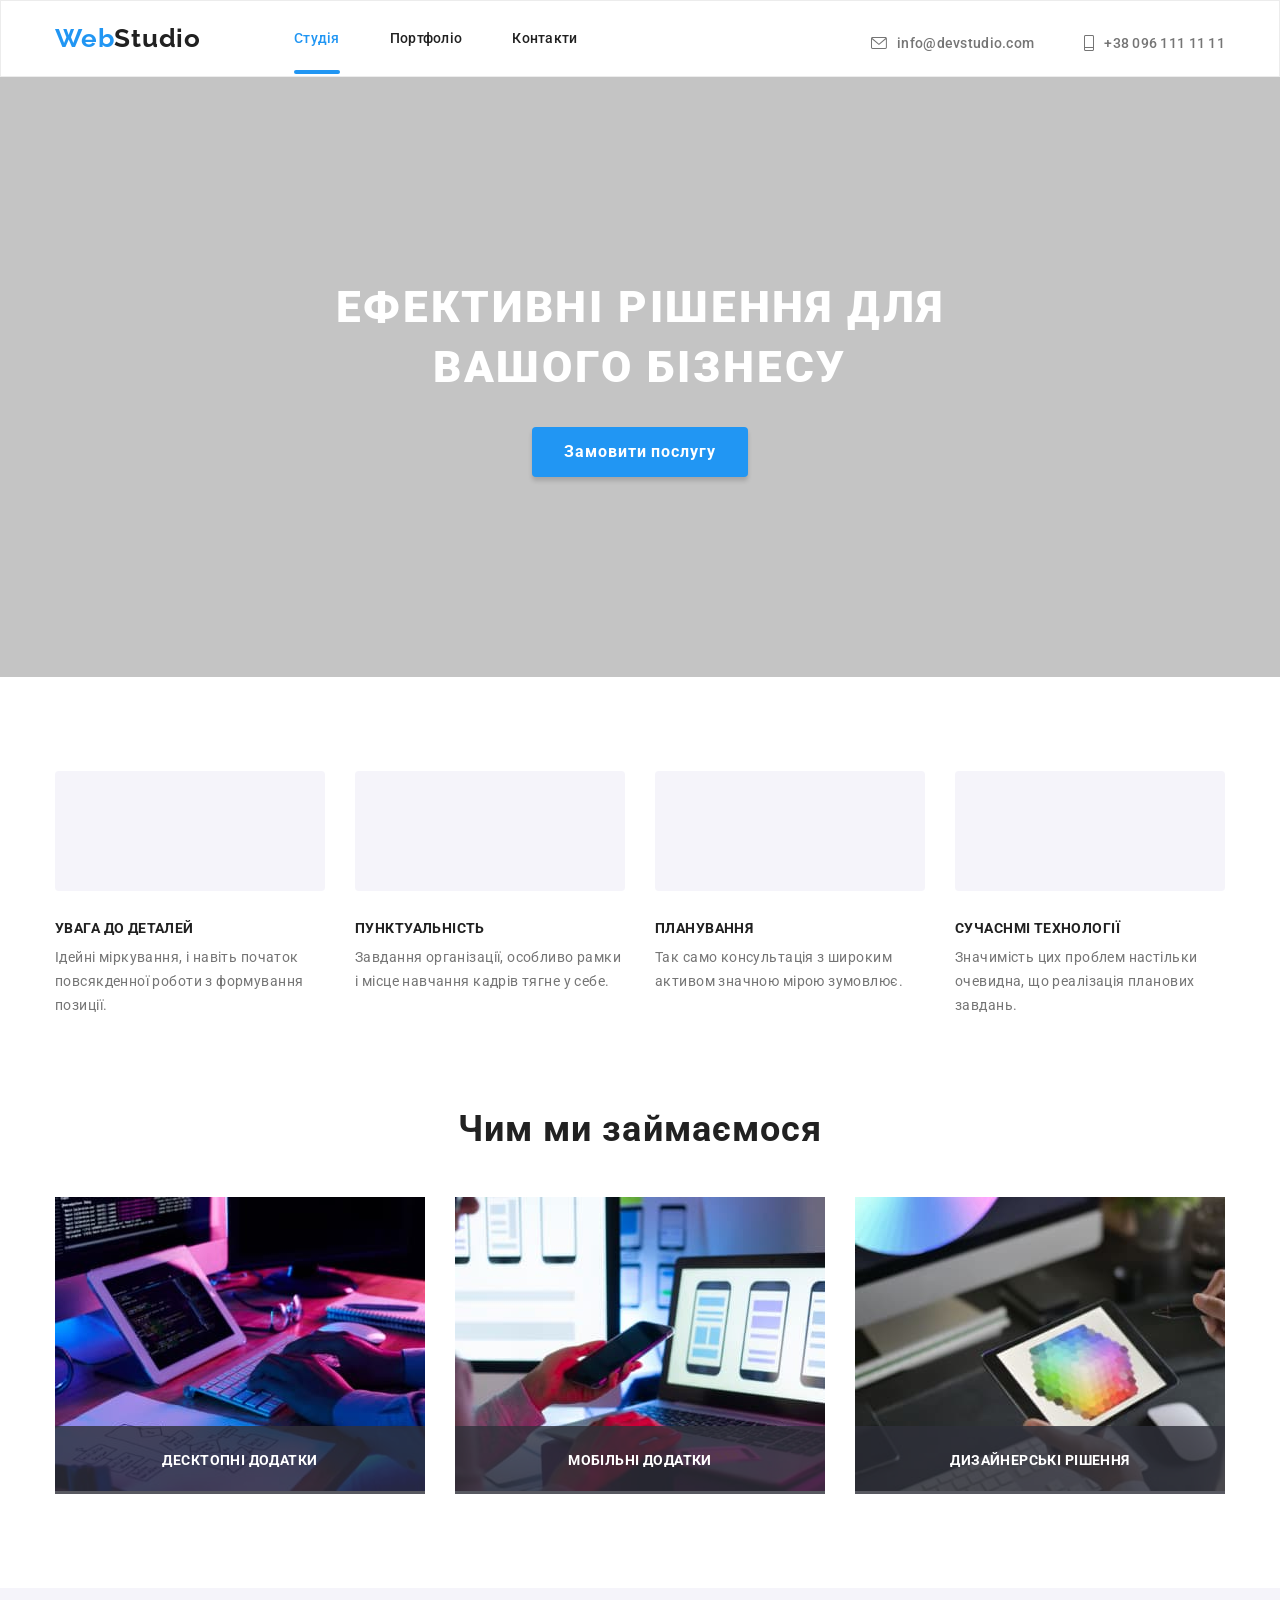
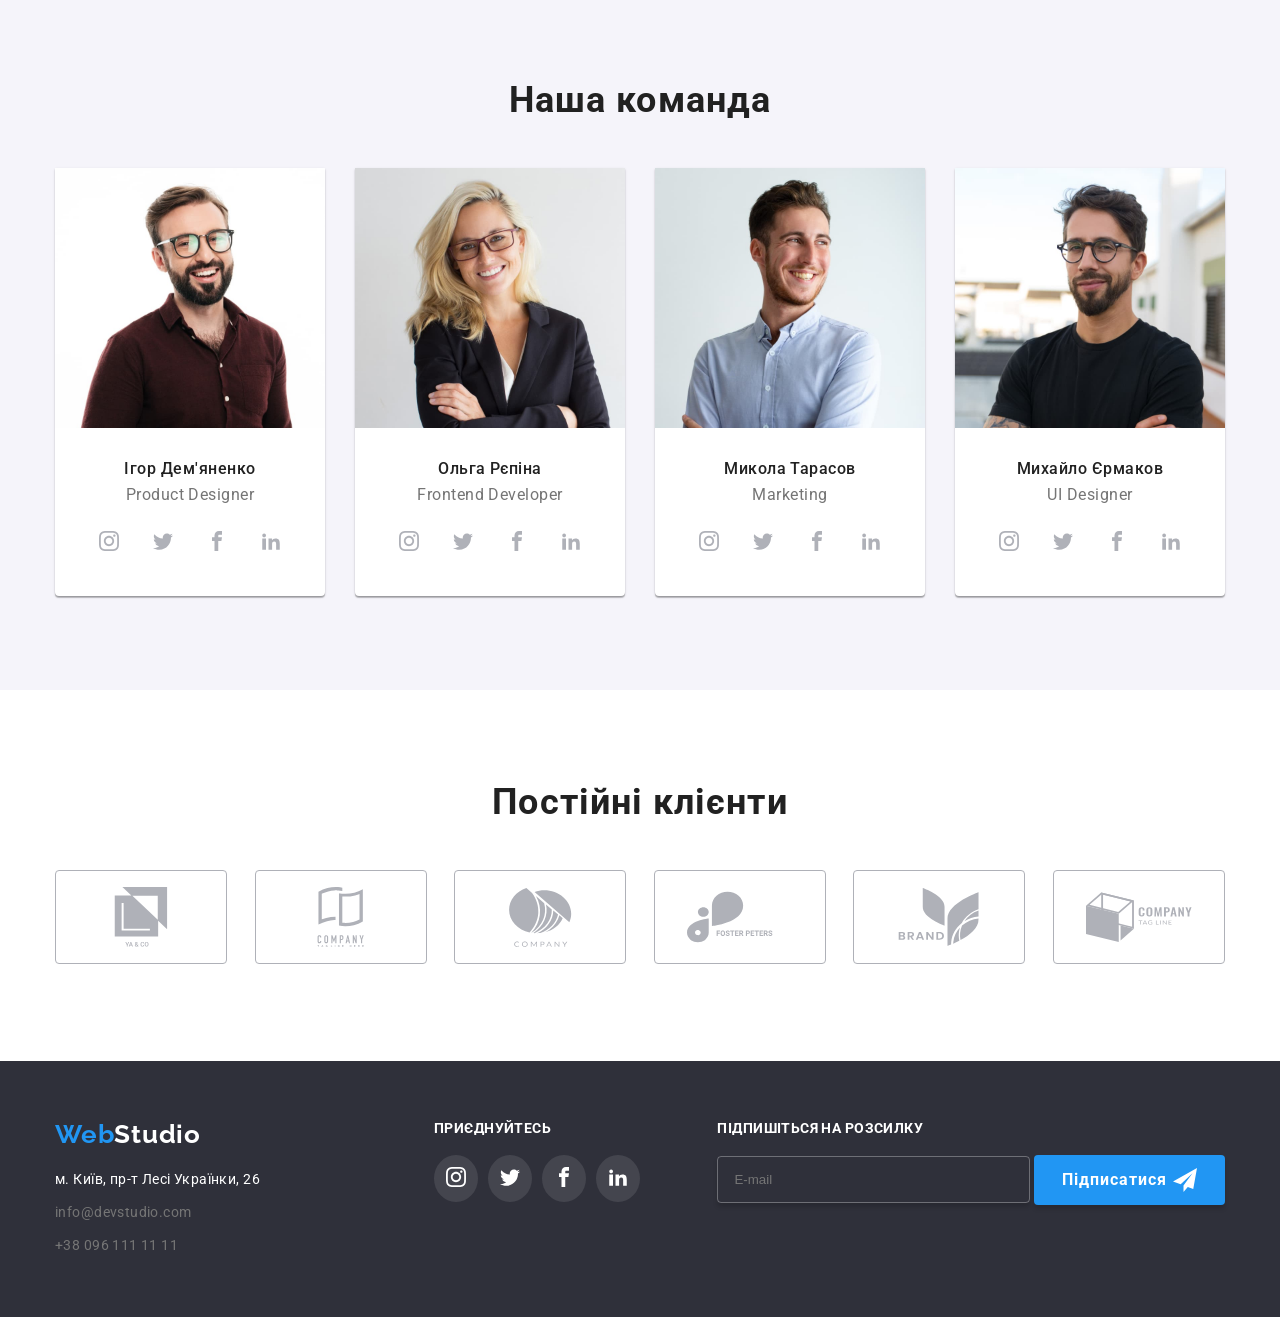
==== commit b092e305: "HW17 part1" ====
--- a/index.html
+++ b/index.html
@@ -99,30 +99,18 @@
             <div class="container">
                 <ul class="special-list">
                     <li class="special-item">
-                        <svg class="special-vector">
-                            <use class="special-symbol" href="./images/index/special/symbol-defs.svg#icon-antenna"></use>
-                        </svg>
                         <h3 class="special-headline">УВАГА ДО ДЕТАЛЕЙ</h3>
                         <p class="special-desc">Ідейні міркування, і навіть початок повсякденної роботи з формування позиції.</p>
                     </li>
                     <li class="special-item">
-                        <svg class="special-vector">
-                            <use class="special-symbol" href="./images/index/special/symbol-defs.svg#icon-clock"></use>
-                        </svg>
                         <h3 class="special-headline">ПУНКТУАЛЬНІСТЬ</h3>
                         <p class="special-desc">Завдання організації, особливо рамки і місце навчання кадрів тягне у себе.</p>
                     </li>
                     <li class="special-item">
-                        <svg class="special-vector">
-                            <use class="special-symbol" href="./images/index/special/symbol-defs.svg#icon-diagram"></use>
-                        </svg>
                         <h3 class="special-headline">ПЛАНУВАННЯ</h3>
                         <p class="special-desc">Так само консультація з широким активом значною мірою зумовлює.</p>
                     </li>
                     <li class="special-item">
-                        <svg class="special-vector">
-                            <use class="special-symbol" href="./images/index/special/symbol-defs.svg#icon-astronaut"></use>
-                        </svg>
                         <h3 class="special-headline">СУЧАСНМІ ТЕХНОЛОГІЇ</h3>
                         <p class="special-desc">Значимість цих проблем настільки очевидна, що реалізація планових завдань.</p>
                     </li>
--- a/css/style.css
+++ b/css/style.css
@@ -58,7 +58,7 @@
     font-family: var(--logo-font);
     font-weight: 700;
     font-size: 26px;
-    letter-spacing: 3%;
+    letter-spacing: 0.78px;
 }
 .header-logo-span {
     color: var(--title-color);
@@ -72,7 +72,11 @@
     font-family: var(--main-font);
     font-weight: 500;
     font-size: 14px;
-    letter-spacing: 2%;
+    letter-spacing: 0.28px;
+    transition: color 250ms cubic-bezier(0.4, 0, 0.2, 1);
+}
+.header-link:hover {
+    color: var(--link-active-color);
 }
 .active-site {
     color: var(--active-color);
@@ -88,9 +92,6 @@
     border-radius: 2px;
     background-color: var(--active-color);
 }
-.header-link:hover {
-    color: var(--link-active-color);
-}
 .header-address {
     gap: 50px;
     display: flex;
@@ -103,19 +104,23 @@
     font-family: var(--main-font);
     font-weight: 500;
     font-size: 14px;
-    letter-spacing: 2%;
+    letter-spacing: 0.28px;
     display: flex;
     align-items: center;
+    transition: color 250ms cubic-bezier(0.4, 0, 0.2, 1);
 }
 .header-contact:hover {
     color: var(--link-active-color);
-    fill: var(--link-active-color);
 }
 .header-vector {
     fill: var(--contact-text-color);
     width: 16px;
     height: 12px;
     margin-right: 10px;
+    transition: fill 250ms cubic-bezier(0.4, 0, 0.2, 1);
+}
+.header-contact:hover .header-vector {
+    fill: var(--link-active-color);
 }
 .phone {
     width: 10px;
@@ -124,8 +129,7 @@
 
 /*hero*/
 .hero {
-    background-image: linear-gradient(top to bottom, #2F303A66, #2F303A66);
-    background-image: url(../images/index/hero/teamwork.jpg);
+    background-image: linear-gradient(top to bottom, #2F303A66, #2F303A66), url(../images/index/hero/teamwork.jpg);
     background-color: var(--hero-bg-color);
     background-repeat: no-repeat;
     background-size: cover;
@@ -142,7 +146,7 @@
     font-weight: 900;
     font-size: 44px;
     line-height: 60px;
-    letter-spacing: 6%;
+    letter-spacing: 2.64px;
     text-transform: uppercase;
 }
 .hero-button {
@@ -155,7 +159,7 @@
     font-weight: 700;
     font-size: 16px;
     line-height: 30px;
-    letter-spacing: 6%;
+    letter-spacing: 0.96px;
     margin-top: 30px;
     cursor: pointer;
 }
@@ -210,6 +214,7 @@
     border-radius: 100%;
     width: 13px;
     height: 13px;
+    transition: fill 250ms cubic-bezier(0.4, 0, 0.2, 1);
 }
 .modal-close-button:hover .modal-vector {
     fill: var(--active-color);
@@ -220,7 +225,7 @@
     font-weight: 700;
     font-size: 20px;
     line-height: 100%;
-    letter-spacing: 3%;
+    letter-spacing: 0.60px;
     text-align: center;
 }
 .modal-form {
@@ -238,7 +243,7 @@
     font-weight: 400;
     font-size: 12px;
     line-height: 100%;
-    letter-spacing: 1%;
+    letter-spacing: 0.12px;
     margin-bottom: 4px;
 }
 .modal-input {
@@ -249,9 +254,10 @@
     font-weight: 400;
     font-size: 12px;
     line-height: 100%;
-    letter-spacing: 1%;
+    letter-spacing: 0.12px;
     padding: 11px 0 11px 42px;
     box-sizing: border-box;
+    transition: border-color 250ms cubic-bezier(0.4, 0, 0.2, 1);
 }
 .modal-input:focus {
     border-color: var(--active-color);
@@ -263,11 +269,12 @@
     font-weight: 400;
     font-size: 12px;
     line-height: 100%;
-    letter-spacing: 1%;
+    letter-spacing: 0.12px;
     padding: 12px 16px;
     width: 100%;
     resize: none;
     box-sizing: border-box;
+    transition: border-color 250ms cubic-bezier(0.4, 0, 0.2, 1);
 }
 .modal-comment:focus {
     border-color: var(--active-color);
@@ -285,7 +292,7 @@
     font-weight: 400;
     font-size: 14px;
     line-height: 24px;
-    letter-spacing: 3%;
+    letter-spacing: 0.42;
     display: contents;
 }
 .modal-link {
@@ -299,7 +306,7 @@
     font-weight: 700;
     font-size: 16px;
     line-height: 30px;
-    letter-spacing: 6%;
+    letter-spacing: 0.96px;
     border-radius: 4px;
     padding: 10px 52px;
     box-shadow: 0px 4px 4px 0px #00000026;
@@ -318,21 +325,22 @@
     gap: 30px;
     flex-direction: row;
 }
-.special-vector {
-    background-color: var(--team-bg-color);
-    width: 70px;
-    height: 70px;
-    flex-shrink: 0;
-    padding: 25px 100px;
-    border-radius: 4px;
+.special-item::before {
+    content: "";
+    width: 270px;
+    height: 120px;
     margin-bottom: 30px;
+    border-radius: 4px;
+    background-image: url(../images/index/special/symbol-defs.svg#icon-diagram);
+    background-color: var(--button-bg-color);
+    display: block;
 }
 .special-headline {
     font-family: var(--main-font);
     color: var(--title-color);
     font-weight: 700;
     font-size: 14px;
-    letter-spacing: 3%;
+    letter-spacing: 0.42px;
     margin-bottom: 10px;
     text-align: left;
     text-transform: uppercase;
@@ -342,7 +350,7 @@
     color: var(--text-color);
     font-size: 14px;
     line-height: 24px;
-    letter-spacing: 3%;
+    letter-spacing: 0.42px;
 }
 
 /*tasks*/
@@ -355,7 +363,7 @@
     color: var(--title-color);
     font-weight: 700;
     font-size: 36px;
-    letter-spacing: 3%;
+    letter-spacing: 1.08px;
     margin-bottom: 50px;
     text-align: center;
 }
@@ -374,7 +382,7 @@
     font-weight: 700;
     font-size: 14px;
     line-height: 100%;
-    letter-spacing: 3%;
+    letter-spacing: 0.42px;
     text-align: center;
     text-transform: uppercase;
 
@@ -393,7 +401,7 @@
     font-family: var(--main-font);
     font-weight: 700;
     font-size: 36px;
-    letter-spacing: 3%;
+    letter-spacing: 1.08px;
     margin-bottom: 50px;
     text-align: center;
     color: var(--title-color);
@@ -421,7 +429,7 @@
     font-family: var(--main-font);
     font-weight: 500;
     font-size: 16px;
-    letter-spacing: 3%;
+    letter-spacing: 0.48px;
     margin-top: 30px;
     text-align: center;
 }
@@ -429,7 +437,7 @@
     color: var(--text-color);  
     font-family: var(--main-font);
     font-size: 16px;
-    letter-spacing: 3%;
+    letter-spacing: 0.48px;
     margin-top: 10px;
     text-align: center;
 }
@@ -442,6 +450,7 @@
 .team-media-link {
     padding: 12px;
     border-radius: 100%;
+    transition: background-color 250ms cubic-bezier(0.4, 0, 0.2, 1);
     display: block;
 }
 .team-media-link:hover {
@@ -451,6 +460,7 @@
     fill: var(--media-color);
     width: 20px;
     height: 20px;
+    transition: fill 250ms cubic-bezier(0.4, 0, 0.2, 1);
 }
 .team-media-link:hover .team-media-vector {
     fill: var(--media-second-color);
@@ -465,7 +475,7 @@
     color: var(--title-color);
     font-weight: 700;
     font-size: 36px;
-    letter-spacing: 3%;
+    letter-spacing: 1.08px;
     margin-bottom: 50px;
     text-align: center;
 }
@@ -481,10 +491,11 @@
     fill: var(--clients-color);
     border: 1px solid var(--clients-color);
     border-radius: 4px;
-}
-.clients-vector:hover {
+    transition: fill , border-color 250ms cubic-bezier(0.4, 0, 0.2, 1);
+}
+.clients-item:hover .clients-link .clients-vector {
     fill: var(--active-color);
-    border: 1px solid var(--active-color);
+    border-color: var(--active-color);
 }
 
 /*projekts*/
@@ -506,12 +517,13 @@
     font-weight: 500;
     font-size: 16px;
     line-height: 26px;
-    letter-spacing: 3%;
+    letter-spacing: 0.48px;
     text-align: center;
     border-radius: 4px;
     padding: 6px 22px;
-}
-.projekts-button:hover {
+    transition: box-shadow background-color color 250ms cubic-bezier(0.4, 0, 0.2, 1);
+}
+.projekts-filter-item:hover .projekts-button {
     box-shadow:
     0px 2px 2px 0px #0000001F,
     0px 1px 2px 0px #00000014,
@@ -563,7 +575,7 @@
     font-weight: 400;
     font-size: 18px;
     line-height: 28px;
-    letter-spacing: 3%;
+    letter-spacing: 1.08px;
     top: 63px;
     left: 24px;
     right: 24px;
@@ -585,7 +597,7 @@
     font-weight: 700;
     font-size: 18px;
     line-height: 36px;
-    letter-spacing: 6%;
+    letter-spacing: 1.08px;
     margin-bottom: 4px;
 }
 .projekts-filter {
@@ -594,7 +606,7 @@
     font-weight: 400;
     font-size: 16px;
     line-height: 30px;
-    letter-spacing: 6%;
+    letter-spacing: 0.96px;
 }
 
 /*footer*/
@@ -616,7 +628,7 @@
     font-family: var(--logo-font);
     font-weight: 700;
     font-size: 26px;
-    letter-spacing: 3%;
+    letter-spacing: 0.78px;
 }
 .footer-content-logo-span {
     color: var(--hero-title-color);
@@ -629,7 +641,7 @@
     font-family: var(--main-font);
     font-size: 14px;
     line-height: 24px;
-    letter-spacing: 3%;
+    letter-spacing: 0.42px;
     margin-top: 20px;
     display: inline-block;
 }
@@ -638,7 +650,7 @@
     font-family: var(--main-font);
     font-size: 14px;
     line-height: 24px;
-    letter-spacing: 3%;
+    letter-spacing: 0.42px;
     margin-top: 9px;
     display: inline-block;
 }
@@ -652,7 +664,7 @@
     font-weight: 700;
     font-size: 14px;
     line-height: 100%;
-    letter-spacing: 3%;
+    letter-spacing: 0.42px;
     margin-bottom: 20px;
     text-transform: uppercase;
 }
@@ -664,7 +676,8 @@
     padding: 12px;
     border-radius: 100%;
     display: block;
-    background: #FFFFFF1A;
+    background-color: #FFFFFF1A;
+    transition: background-color 250ms cubic-bezier(0.4, 0, 0.2, 1);
 }
 .footer-media-link:hover {
     background-color: var(--active-color);
@@ -684,7 +697,7 @@
     padding-bottom: 20px;
     font-size: 14px;
     line-height: 100%;
-    letter-spacing: 3%;
+    letter-spacing: 0.42px;
     text-transform: uppercase;
 }
 .footer-subscribe-input {
@@ -705,7 +718,7 @@
     font-weight: 700;
     font-size: 16px;
     line-height: 30px;
-    letter-spacing: 6%;
+    letter-spacing: 0.96px;
     position: relative;
     text-align: center;
     cursor: pointer;
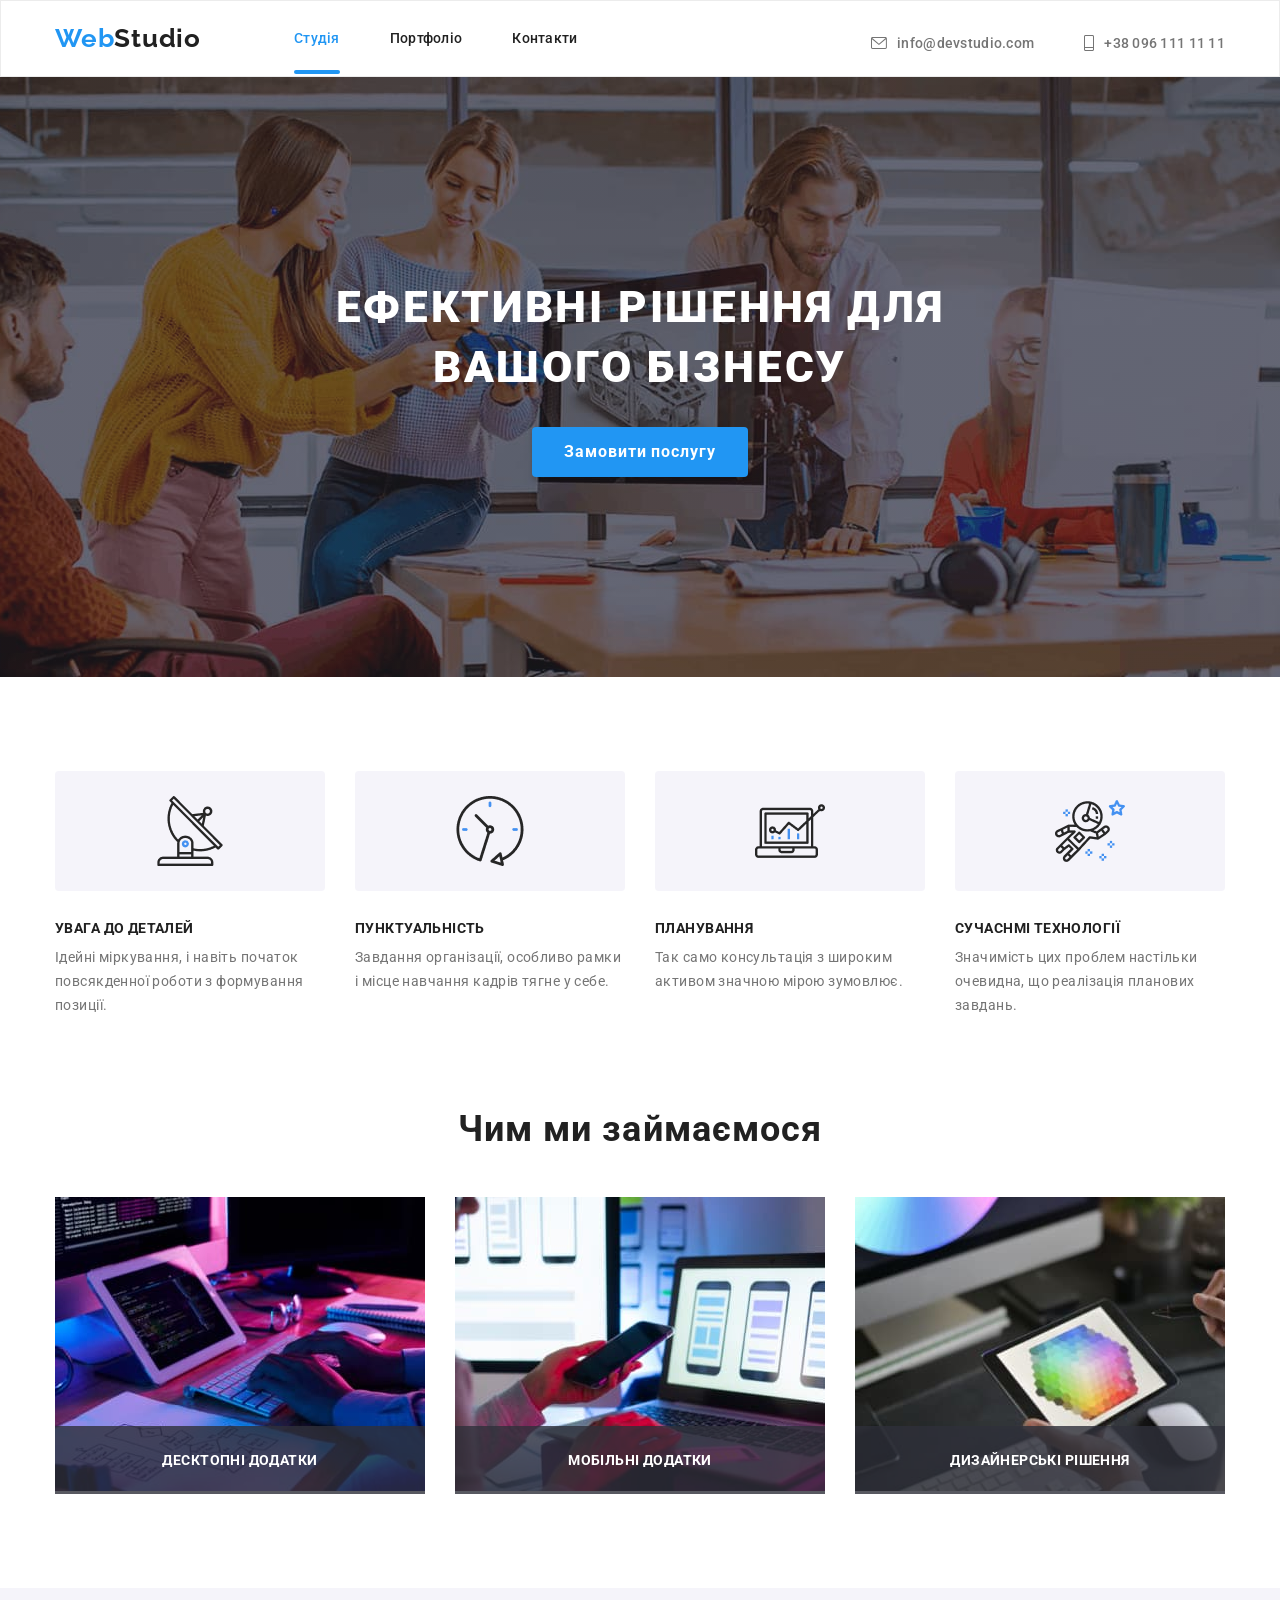
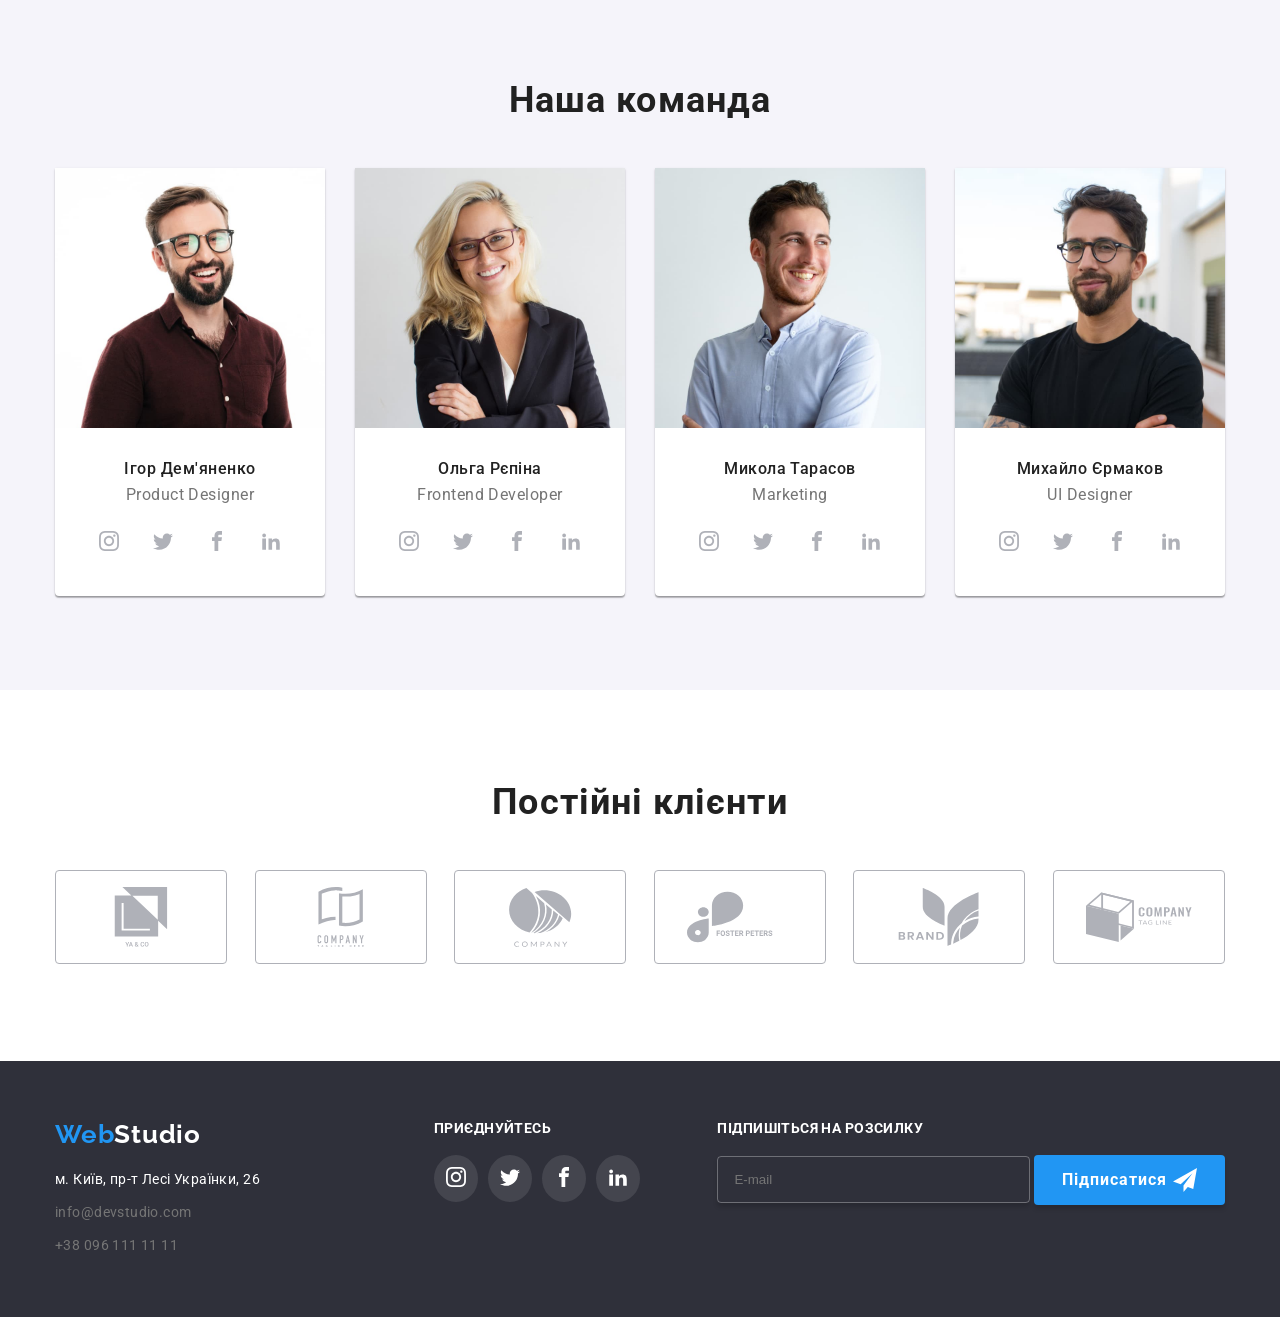
==== commit 258c4c0a: "HW26 Modal-icons" ====
--- a/index.html
+++ b/index.html
@@ -68,14 +68,23 @@
                             <label class="modal-label">
                                 <p class="modal-subject">Ім'я</p>
                                 <input type="text" name="username" class="modal-input" required>
+                                <svg class="modal-form-vector">
+                                    <use href="./images/index/modal/symbol-defs-model.svg#icon-person"></use>
+                                </svg>
                             </label>
                             <label class="modal-label">
                                 <p class="modal-subject">Телефон</p>
                                 <input type="tel" name="tel" class="modal-input" required>
+                                <svg class="modal-form-vector">
+                                    <use href="./images/index/modal/symbol-defs-model.svg#icon-phone"></use>
+                                </svg>
                             </label>
                             <label class="modal-label">
                                 <p class="modal-subject">Пошта</p>
                                 <input type="email" name="email" class="modal-input" required>
+                                <svg class="modal-form-vector">
+                                    <use href="./images/index/modal/symbol-defs-model.svg#icon-mail"></use>
+                                </svg>
                             </label>
                             <label class="modal-label">
                                 <p class="modal-subject">Коментар</p>
--- a/css/style.css
+++ b/css/style.css
@@ -129,10 +129,7 @@
 
 /*hero*/
 .hero {
-    background-image: linear-gradient(top to bottom, #2F303A66, #2F303A66), url(../images/index/hero/teamwork.jpg);
-    background-color: var(--hero-bg-color);
-    background-repeat: no-repeat;
-    background-size: cover;
+    background: linear-gradient(to bottom, rgba(47, 48, 58, 0.4), rgba(47, 48, 58, 0.4)), url("../images/index/hero/teamwork.jpg") no-repeat center/cover;
     padding: 200px 0;
 }
 .hero-container {
@@ -235,6 +232,7 @@
 }
 .modal-label {
     margin-bottom: 10px;
+    position: relative;
 }
 .modal-subject {
     font-family: var(--main-font);
@@ -261,6 +259,18 @@
 }
 .modal-input:focus {
     border-color: var(--active-color);
+}
+.modal-form-vector {
+    left: 14.2px;
+    bottom: 12px;
+    transition: fill 250ms cubic-bezier(0.4, 0, 0.2, 1);
+    fill: var(--button-color);
+    position: absolute;
+    width: 15px;
+    height: 15px;
+}
+.modal-input:focus + .modal-form-vector{
+    fill: var(--active-color);
 }
 .modal-comment {
     font-family: var(--main-font);
@@ -326,14 +336,27 @@
     flex-direction: row;
 }
 .special-item::before {
-    content: "";
     width: 270px;
     height: 120px;
     margin-bottom: 30px;
     border-radius: 4px;
-    background-image: url(../images/index/special/symbol-defs.svg#icon-diagram);
+    content: "";
     background-color: var(--button-bg-color);
+    background-repeat: no-repeat;
+    background-position: center;
     display: block;
+}
+.special-item:nth-child(1):before {
+    background-image: url(../images/index/special/antenna.png);
+}
+.special-item:nth-child(2):before {
+    background-image: url(../images/index/special/clock.png);
+}
+.special-item:nth-child(3):before {
+    background-image: url(../images/index/special/diagram.png);
+}
+.special-item:nth-child(4):before {
+    background-image: url(../images/index/special/astronaut.png);
 }
 .special-headline {
     font-family: var(--main-font);
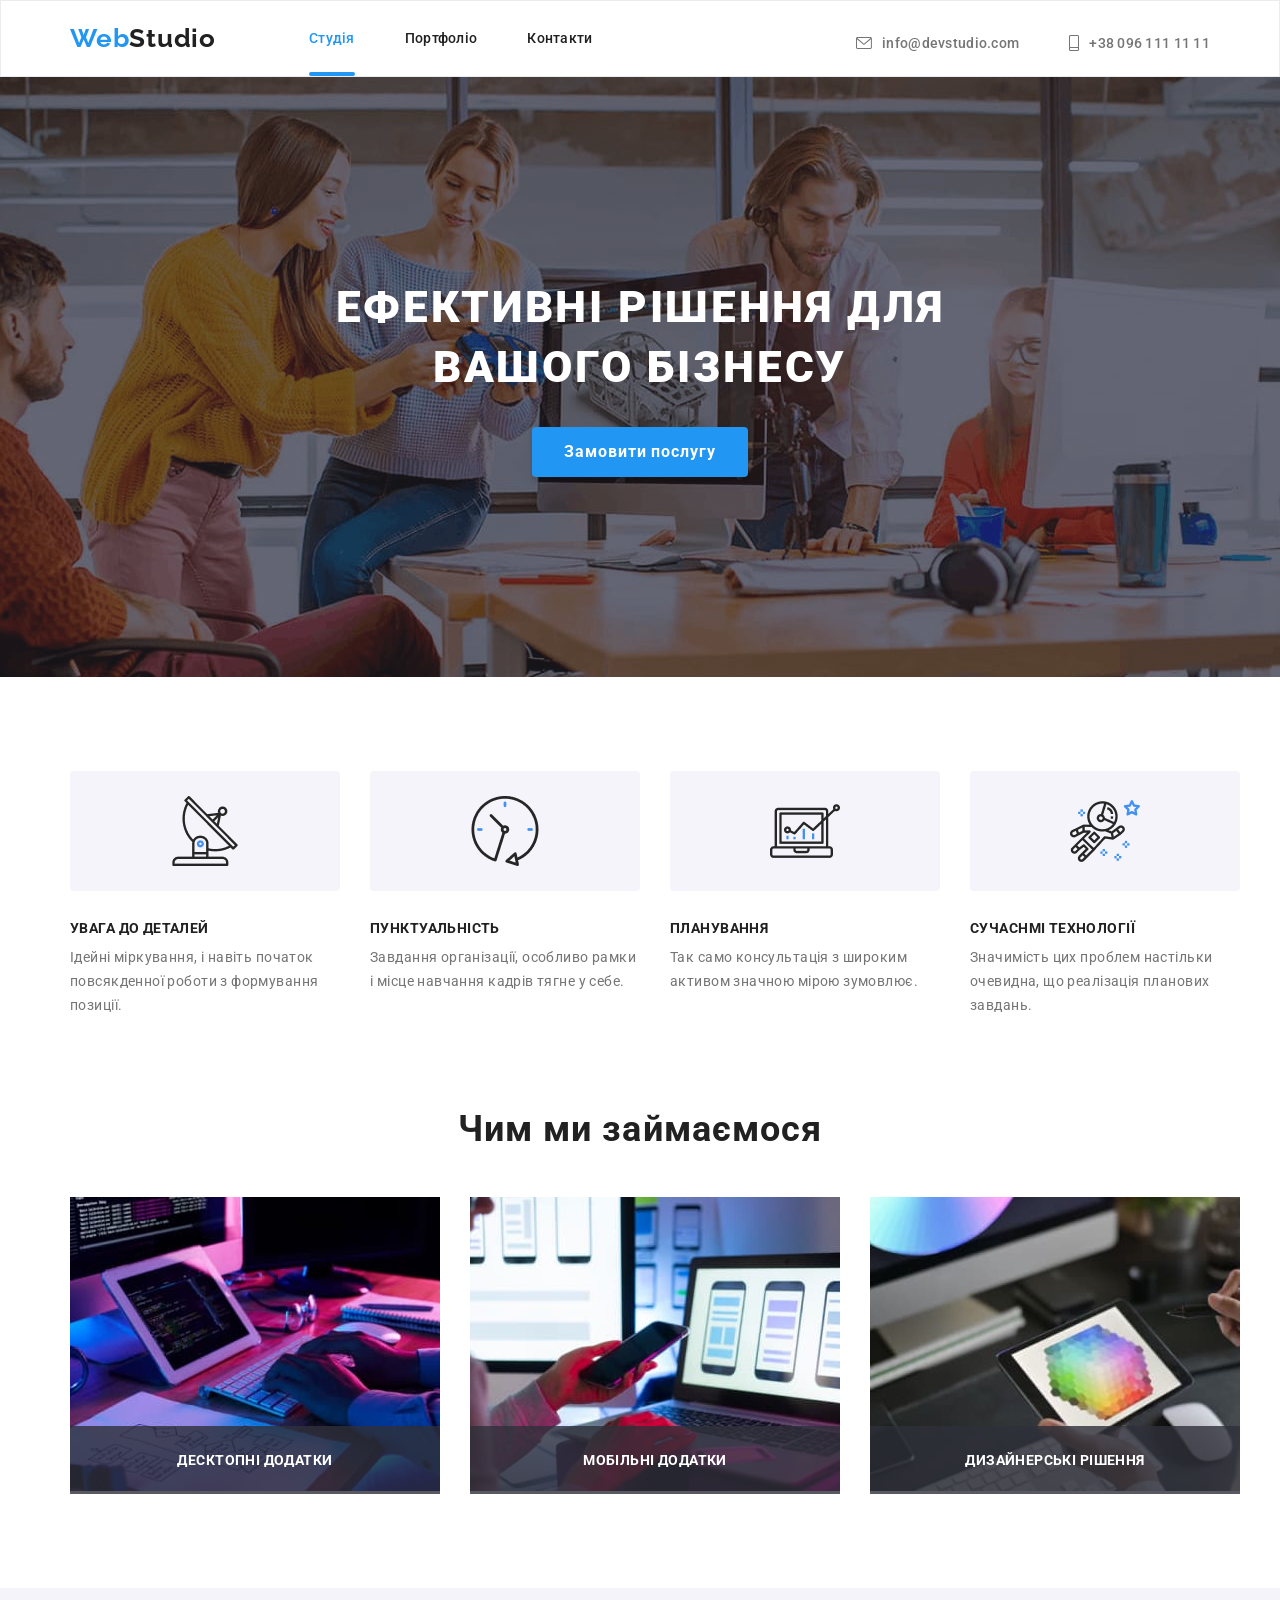
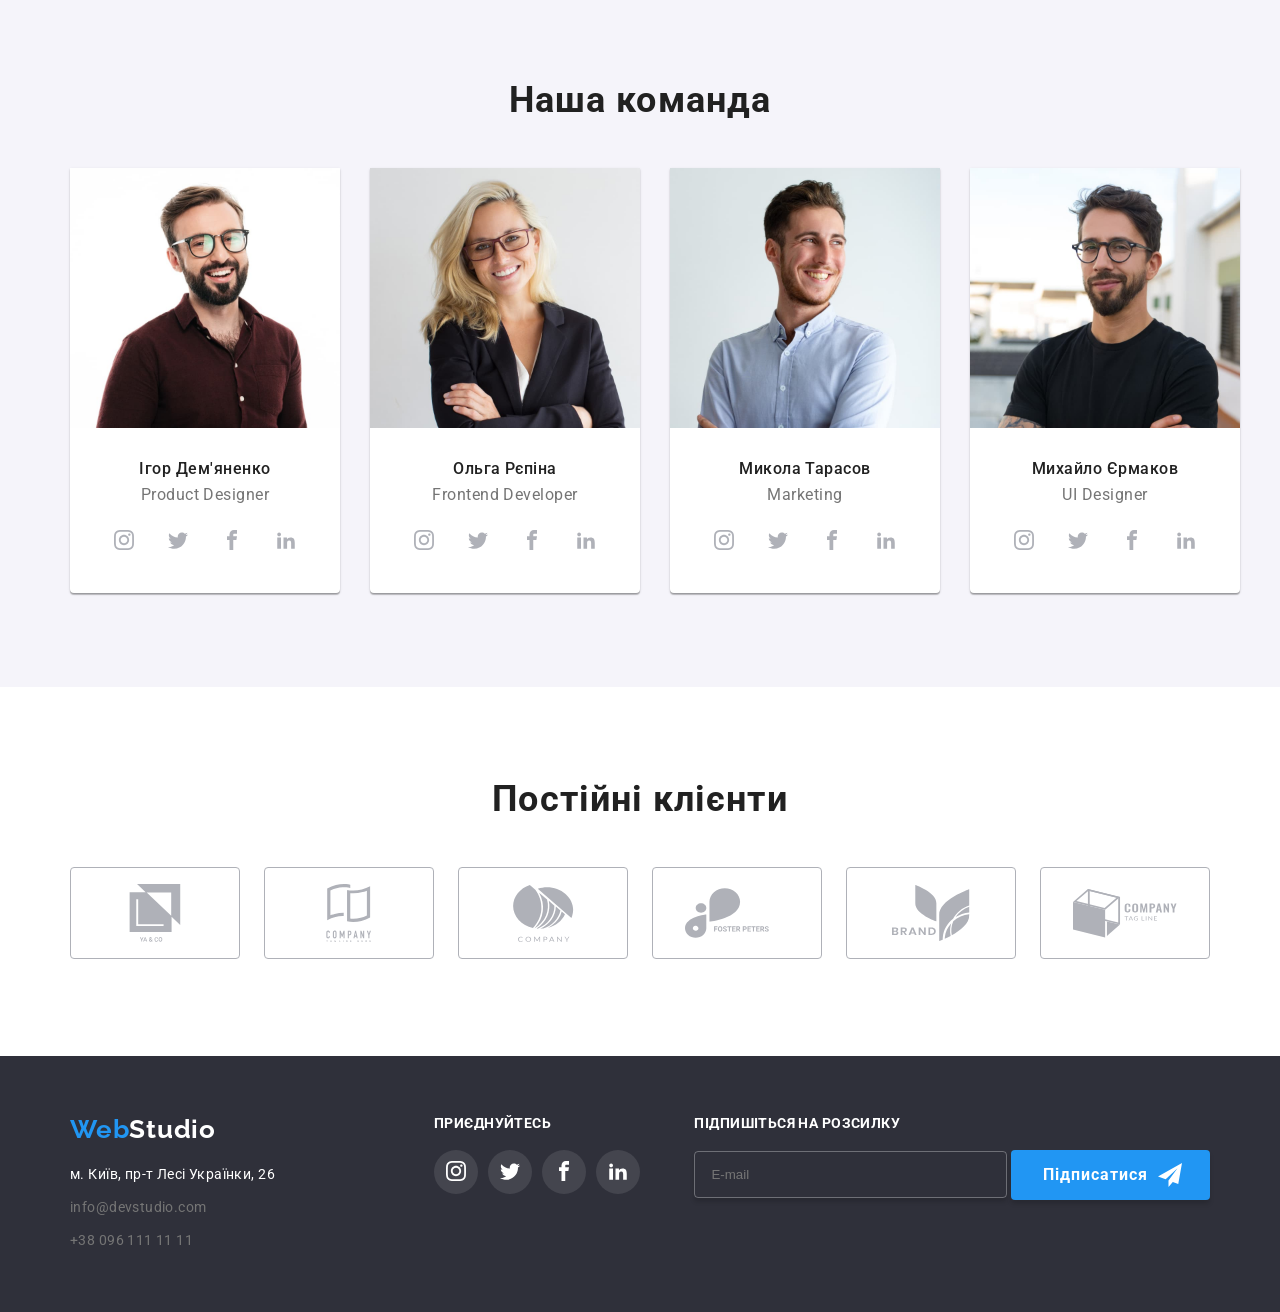
==== commit 536d18ee: "hw26 yay" ====
--- a/index.html
+++ b/index.html
@@ -63,7 +63,7 @@
                                 <use class="modal-symbol" href="./images/symbol-defs.svg#icon-close"></use>
                             </svg>
                         </button>
-                        <h1 class="modal-headline">Залиште свої дані, ми вам передзвонимо</h1>
+                        <h2 class="modal-headline">Залиште свої дані, ми вам передзвонимо</h2>
                         <form class="modal-form">
                             <label class="modal-label">
                                 <p class="modal-subject">Ім'я</p>
--- a/css/style.css
+++ b/css/style.css
@@ -18,6 +18,7 @@
     --header-border: #ECECEC;
     --text-color: #757575;
     --link-active-color: #2196F3;
+    --active-hover-color: #188CE8;
     --media-color: #AFB1B8;
     --clients-color: #AFB1B8;
     --media-second-color: #fff;
@@ -86,7 +87,7 @@
     content: "";
     display: block;
     position: absolute;
-    top: 40px;
+    bottom: -30px;
     width: 100%;
     height: 4px;
     border-radius: 2px;
@@ -213,7 +214,7 @@
     height: 13px;
     transition: fill 250ms cubic-bezier(0.4, 0, 0.2, 1);
 }
-.modal-close-button:hover .modal-vector {
+.modal-close-button:hover .modal-vector, .modal-close-button:focus .modal-vector {
     fill: var(--active-color);
 }
 .modal-headline {
@@ -245,7 +246,9 @@
     margin-bottom: 4px;
 }
 .modal-input {
-    border: 1px solid #21212133;
+    color: var(--contact-text-color);
+    opacity: 0.5;
+    border: 1px solid rgba(33, 33, 33, 0.2);
     font-family: var(--main-font);
     border-radius: 4px;
     width: 100%;
@@ -253,11 +256,11 @@
     font-size: 12px;
     line-height: 100%;
     letter-spacing: 0.12px;
-    padding: 11px 0 11px 42px;
+    padding: 11px 11px 11px 42px;
     box-sizing: border-box;
     transition: border-color 250ms cubic-bezier(0.4, 0, 0.2, 1);
 }
-.modal-input:focus {
+.modal-input:focus, .modal-input:hover {
     border-color: var(--active-color);
 }
 .modal-form-vector {
@@ -269,12 +272,14 @@
     width: 15px;
     height: 15px;
 }
-.modal-input:focus + .modal-form-vector{
+.modal-input:hover + .modal-form-vector{
     fill: var(--active-color);
 }
 .modal-comment {
     font-family: var(--main-font);
-    border: 1px solid #21212133;
+    color: var(--contact-text-color);
+    opacity: 0.5;
+    border: 1px solid rgba(33, 33, 33, 0.2);
     border-radius: 4px;
     font-weight: 400;
     font-size: 12px;
@@ -286,7 +291,7 @@
     box-sizing: border-box;
     transition: border-color 250ms cubic-bezier(0.4, 0, 0.2, 1);
 }
-.modal-comment:focus {
+.modal-comment:focus, .modal-comment:hover {
     border-color: var(--active-color);
 }
 .modal-checkbox {
@@ -294,7 +299,7 @@
     border: 3px solid var(--title-color);
     border-radius: 2px;
     background-color: var(--title-color);
-    margin-top: 10px;
+    margin-top: 20px;
 }
 .modal-contract {
     font-family: var(--main-font);
@@ -324,6 +329,9 @@
     text-align: center;
     vertical-align: middle;
     cursor: pointer;
+}
+.modal-submit-button:hover, .modal-submit-button:focus {
+    background-color: var(--active-hover-color);
 }
 
 /*special*/
@@ -471,7 +479,7 @@
     flex-direction: row;
 }
 .team-media-link {
-    padding: 12px;
+    padding: 10.5px 12px;
     border-radius: 100%;
     transition: background-color 250ms cubic-bezier(0.4, 0, 0.2, 1);
     display: block;
@@ -508,13 +516,13 @@
     flex-direction: row;
 }
 .clients-vector {
-    width: 106px;
-    height: 60px;
+    width: 104px;
+    height: 58px;
     padding: 16px 32px;
     fill: var(--clients-color);
     border: 1px solid var(--clients-color);
     border-radius: 4px;
-    transition: fill , border-color 250ms cubic-bezier(0.4, 0, 0.2, 1);
+    transition: fill 250ms cubic-bezier(0.4, 0, 0.2, 1);
 }
 .clients-item:hover .clients-link .clients-vector {
     fill: var(--active-color);
@@ -588,9 +596,7 @@
     background-color: #2196F3E5;
     display: block;
     position: absolute;
-}
-.projekts-item:hover .projekts-overlay::before, .projekts-item:hover .projekts-overlay .projekts-desc {
-    opacity: 1;
+    transform: translateX(-100%);
 }
 .projekts-desc {
     font-family: var(--main-font);
@@ -599,12 +605,21 @@
     font-size: 18px;
     line-height: 28px;
     letter-spacing: 1.08px;
-    top: 63px;
-    left: 24px;
-    right: 24px;
-    bottom: 63px;
+    padding: 63px 24px;
     opacity: 0;
     position: absolute;
+    transform: translateX(-100%);
+}
+.projekts-item:hover .projekts-link .projekts-overlay::before {
+    transform: translateX(0);
+    transition: transform 250ms ease;
+}
+.projekts-item:hover .projekts-link .projekts-desc {
+    transform: translateX(0);
+    transition: transform 250ms ease;
+}
+.projekts-item:hover .projekts-overlay::before, .projekts-item:hover .projekts-overlay .projekts-desc {
+    opacity: 1;
 }
 .projekts-img {
     max-width: 100%;
@@ -696,7 +711,7 @@
     gap: 10px;
 }
 .footer-media-link {
-    padding: 12px;
+    padding: 10.5px 12px;
     border-radius: 100%;
     display: block;
     background-color: #FFFFFF1A;
@@ -736,7 +751,7 @@
     box-shadow: 0px 4px 4px 0px #00000026;
     font-family: var(--main-font);
     color: var(--media-second-color);
-    padding: 10px 58px 10px 28px;
+    padding: 10px 62px 10px 32px;
     border-radius: 4px;
     font-weight: 700;
     font-size: 16px;
